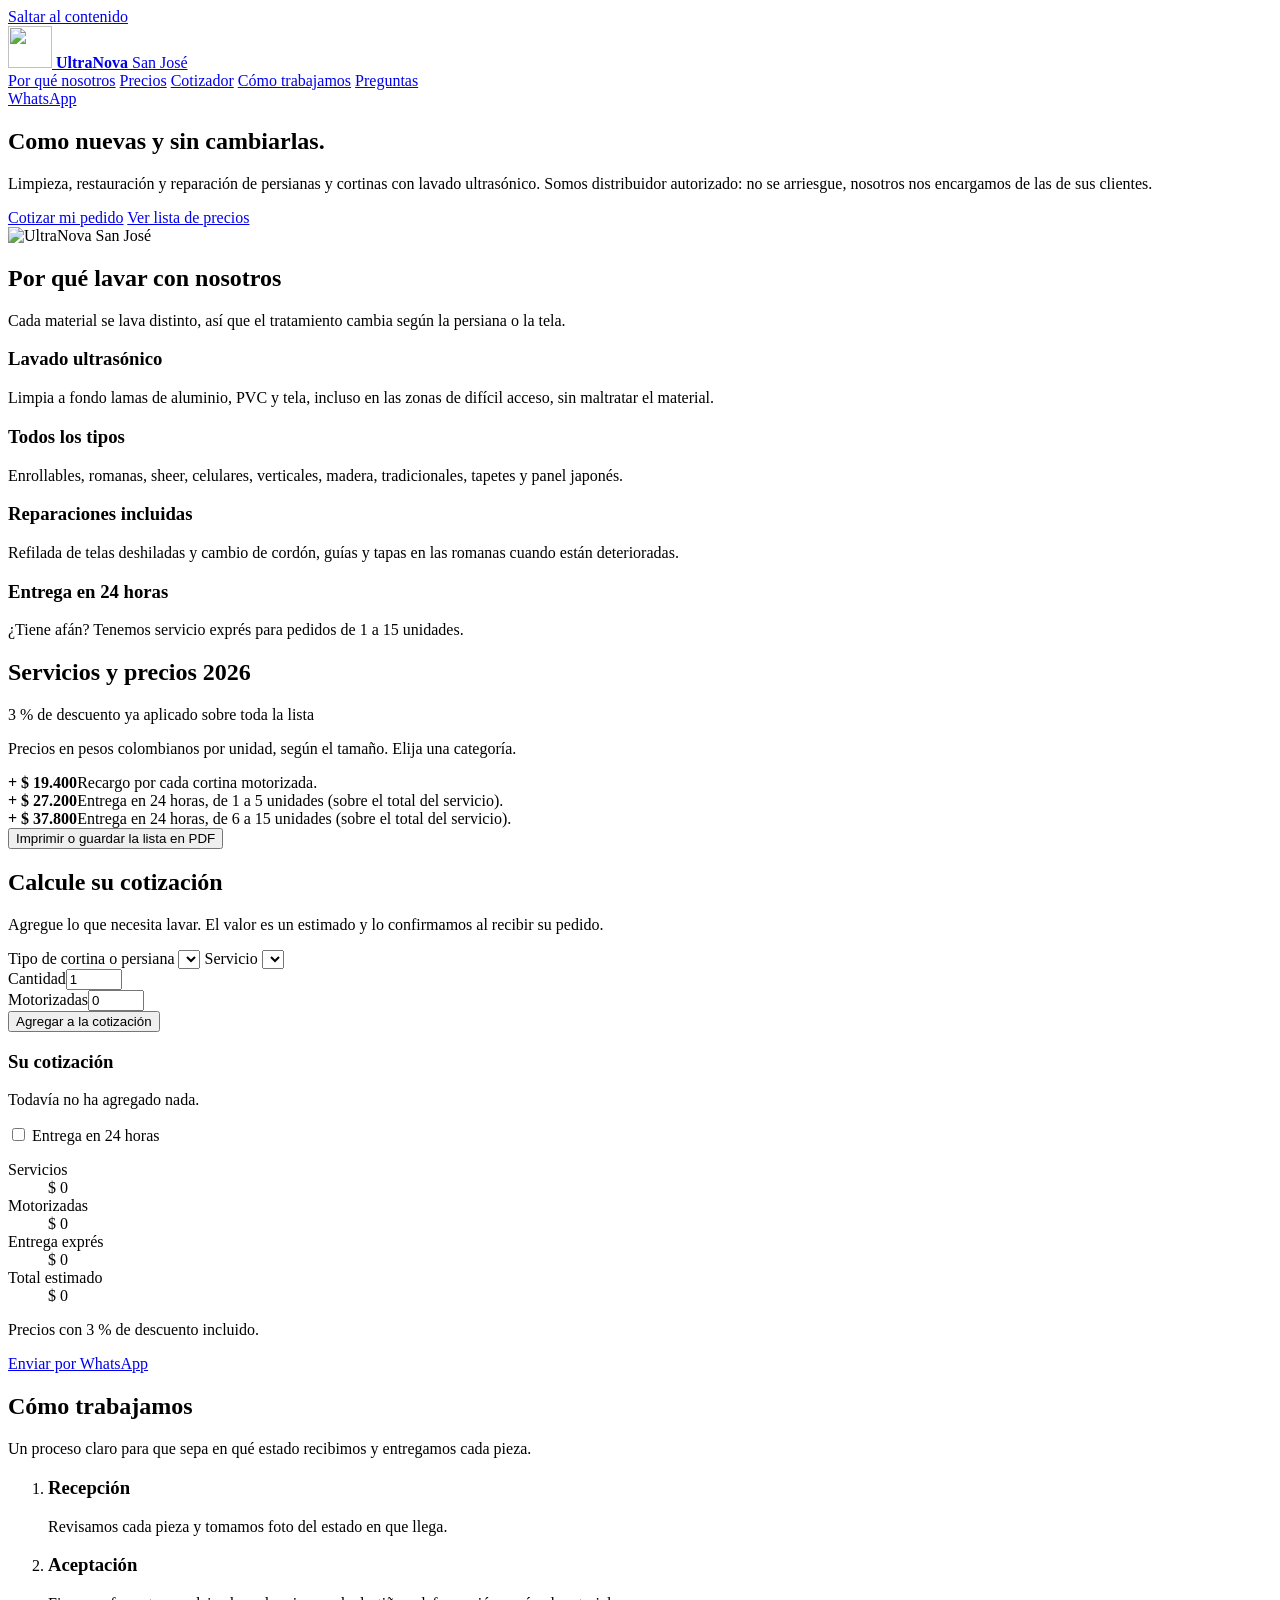
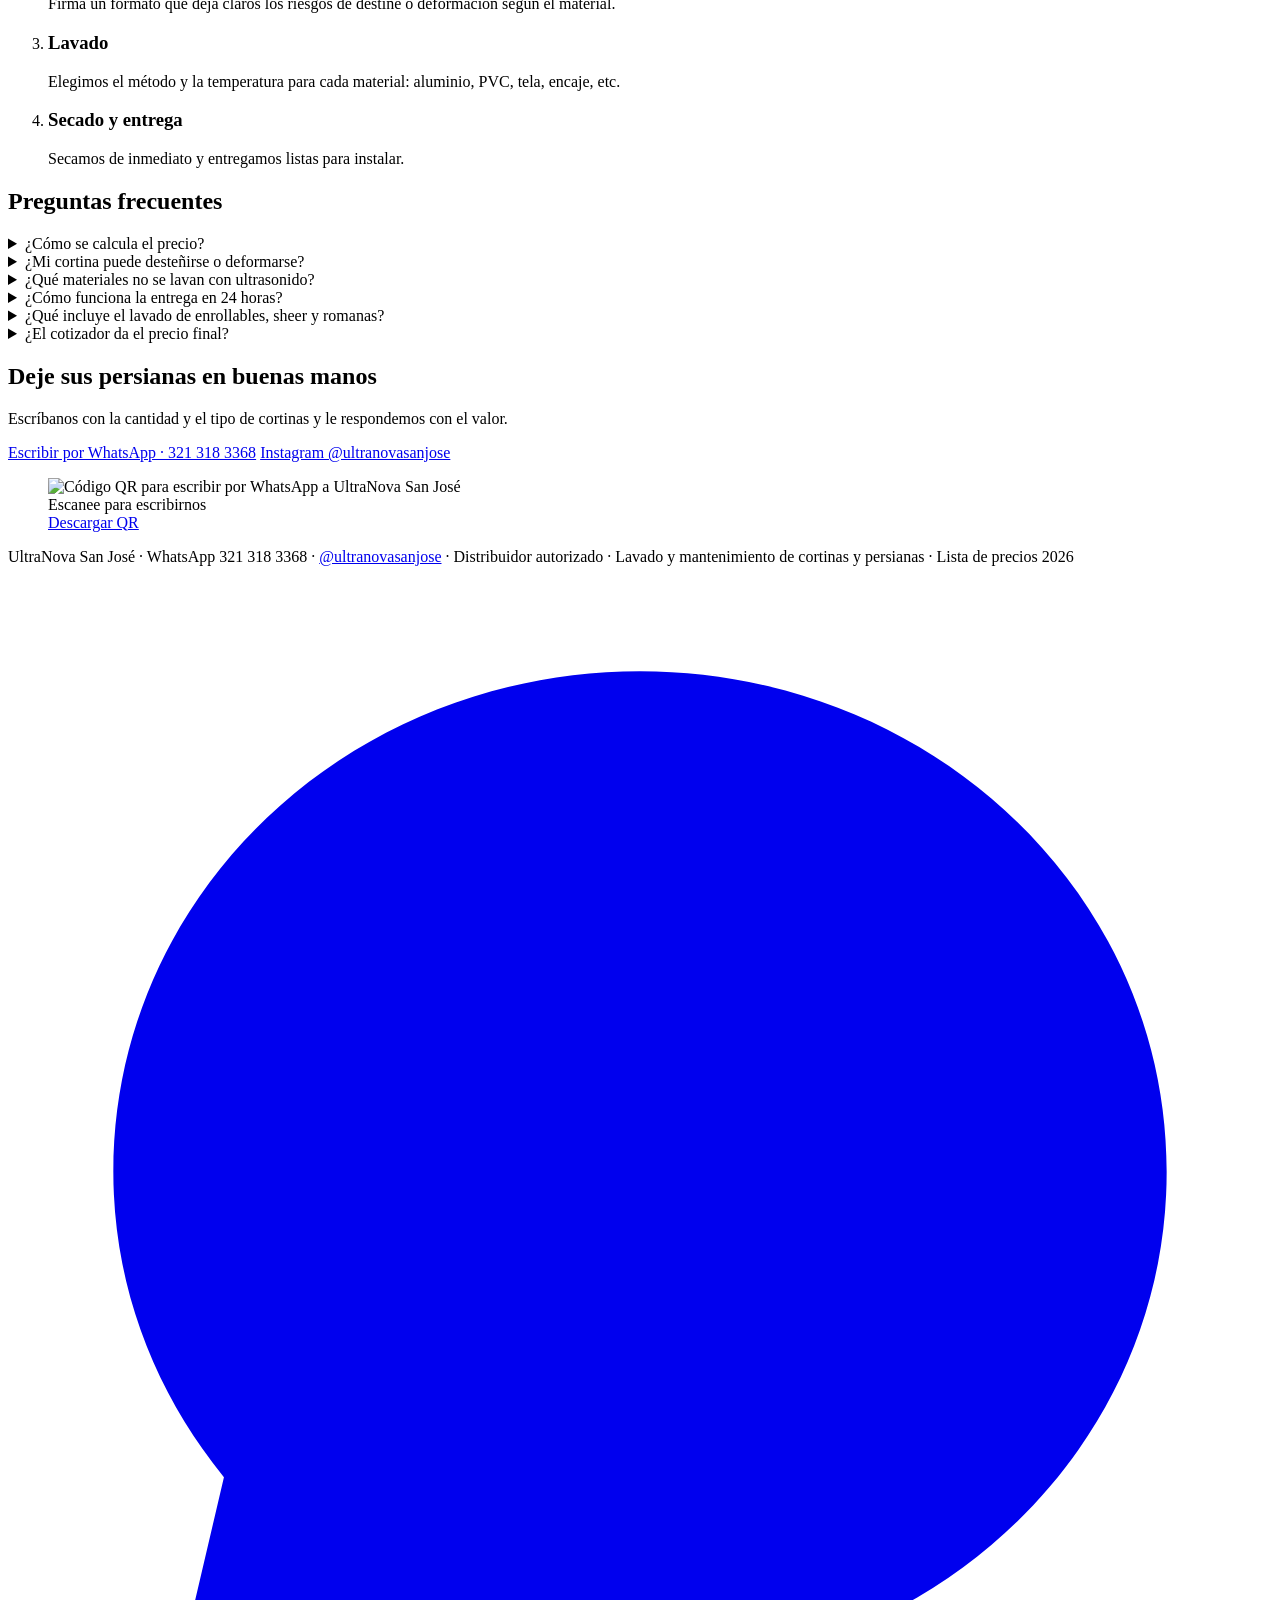
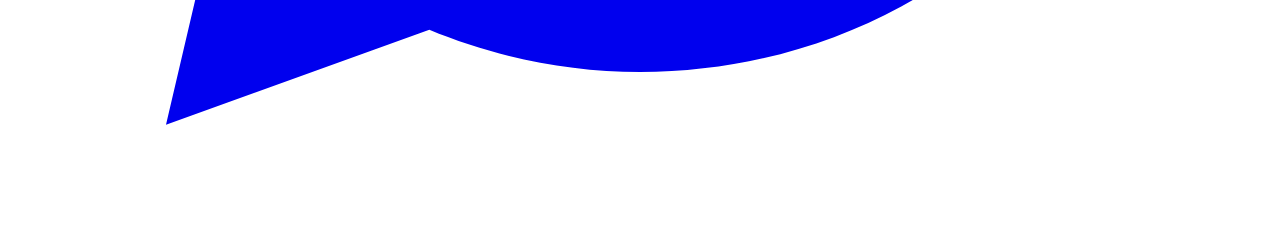
==== index.html @ e2949d19 "Add files via upload" ====
<!DOCTYPE html>
<html lang="es-CO">
<head>
<meta charset="utf-8">
<meta name="viewport" content="width=device-width, initial-scale=1">
<meta http-equiv="Content-Security-Policy" content="default-src 'none'; script-src 'self'; style-src 'self'; img-src 'self' data:; font-src 'self'; connect-src 'none'; form-action 'none'; base-uri 'none'; object-src 'none'; manifest-src 'self'">
<meta name="referrer" content="strict-origin-when-cross-origin">
<meta name="color-scheme" content="light">
<title>UltraNova San José · Lavado y mantenimiento de cortinas y persianas</title>
<meta name="description" content="Limpieza, restauración y reparación de persianas y cortinas con lavado ultrasónico. Lista de precios 2026 y cotizador en línea.">
<link rel="icon" href="assets/favicon.svg" type="image/svg+xml">
<link rel="stylesheet" href="assets/style.css">
</head>
<body>
<a class="skip" href="#contenido">Saltar al contenido</a>

<header class="top">
  <div class="wrap top-in">
    <a class="brand" href="#inicio" aria-label="UltraNova San José, inicio">
      <img class="mark" src="assets/logo-mark.png" alt="" width="44" height="42">
      <span class="brand-t"><b>UltraNova</b> San José</span>
    </a>
    <nav class="nav" aria-label="Principal">
      <a href="#por-que">Por qué nosotros</a>
      <a href="#servicios">Precios</a>
      <a href="#cotizador">Cotizador</a>
      <a href="#proceso">Cómo trabajamos</a>
      <a href="#preguntas">Preguntas</a>
    </nav>
    <a class="btn btn-gold btn-sm" data-wa="Hola UltraNova San José, quiero información sobre el lavado de cortinas y persianas." href="#">WhatsApp</a>
  </div>
</header>

<main id="contenido">
<section class="hero" id="inicio">
  <div class="wrap hero-in">
    <div class="hero-copy">
      <h1>Como nuevas y sin cambiarlas.</h1>
      <p class="lead">Limpieza, restauración y reparación de persianas y cortinas con lavado ultrasónico. Somos distribuidor autorizado: no se arriesgue, nosotros nos encargamos de las de sus clientes.</p>
      <div class="cta-row">
        <a class="btn btn-gold" href="#cotizador">Cotizar mi pedido</a>
        <a class="btn btn-line" href="#servicios">Ver lista de precios</a>
      </div>
    </div>
    <div class="waves" aria-hidden="true">
      <span class="ring r1"></span><span class="ring r2"></span><span class="ring r3"></span><span class="ring r4"></span>
      <div class="core"><img src="assets/logo.png" alt="UltraNova San José" width="365" height="298"></div>
    </div>
  </div>
</section>

<section class="sec" id="por-que">
  <div class="wrap">
    <h2>Por qué lavar con nosotros</h2>
    <p class="sub">Cada material se lava distinto, así que el tratamiento cambia según la persiana o la tela.</p>
    <div class="why">
      <article><h3>Lavado ultrasónico</h3><p>Limpia a fondo lamas de aluminio, PVC y tela, incluso en las zonas de difícil acceso, sin maltratar el material.</p></article>
      <article><h3>Todos los tipos</h3><p>Enrollables, romanas, sheer, celulares, verticales, madera, tradicionales, tapetes y panel japonés.</p></article>
      <article><h3>Reparaciones incluidas</h3><p>Refilada de telas deshiladas y cambio de cordón, guías y tapas en las romanas cuando están deterioradas.</p></article>
      <article><h3>Entrega en 24 horas</h3><p>¿Tiene afán? Tenemos servicio exprés para pedidos de 1 a 15 unidades.</p></article>
    </div>
  </div>
</section>

<section class="sec sec-alt" id="servicios">
  <div class="wrap">
    <h2>Servicios y precios 2026</h2>
    <p class="badge">3&nbsp;% de descuento ya aplicado sobre toda la lista</p>
    <p class="sub">Precios en pesos colombianos por unidad, según el tamaño. Elija una categoría.</p>
    <div class="tabs" role="tablist" aria-label="Categorías de precios" id="tabs"></div>
    <div class="panel" id="panel" role="tabpanel" tabindex="0"></div>
    <p class="note" id="panel-note"></p>
    <div class="extras">
      <div><b>+ $&nbsp;19.400</b><span>Recargo por cada cortina motorizada.</span></div>
      <div><b>+ $&nbsp;27.200</b><span>Entrega en 24 horas, de 1 a 5 unidades (sobre el total del servicio).</span></div>
      <div><b>+ $&nbsp;37.800</b><span>Entrega en 24 horas, de 6 a 15 unidades (sobre el total del servicio).</span></div>
    </div>
    <button class="btn btn-line-dark btn-sm noprint-hide" id="btn-print" type="button">Imprimir o guardar la lista en PDF</button>
  </div>
</section>

<section class="sec" id="cotizador">
  <div class="wrap quote">
    <div>
      <h2>Calcule su cotización</h2>
      <p class="sub">Agregue lo que necesita lavar. El valor es un estimado y lo confirmamos al recibir su pedido.</p>
      <div class="qform">
        <label for="q-cat">Tipo de cortina o persiana</label>
        <select id="q-cat"></select>
        <label for="q-item">Servicio</label>
        <select id="q-item"></select>
        <div class="qrow">
          <div><label for="q-qty" id="q-qty-l">Cantidad</label><input id="q-qty" type="number" inputmode="numeric" min="1" max="999" value="1"></div>
          <div><label for="q-mot">Motorizadas</label><input id="q-mot" type="number" inputmode="numeric" min="0" max="999" value="0"></div>
        </div>
        <button class="btn btn-navy" id="q-add" type="button">Agregar a la cotización</button>
        <p class="msg" id="q-msg" role="status" aria-live="polite"></p>
      </div>
    </div>
    <div class="ticket" aria-live="polite">
      <h3>Su cotización</h3>
      <ul id="q-lines" class="lines"></ul>
      <p class="empty" id="q-empty">Todavía no ha agregado nada.</p>
      <label class="check"><input type="checkbox" id="q-exp"> Entrega en 24 horas</label>
      <dl class="sum">
        <div><dt>Servicios</dt><dd id="s-base">$ 0</dd></div>
        <div><dt>Motorizadas</dt><dd id="s-mot">$ 0</dd></div>
        <div><dt>Entrega exprés</dt><dd id="s-exp">$ 0</dd></div>
        <div class="tot"><dt>Total estimado</dt><dd id="s-tot">$ 0</dd></div>
      </dl>
      <p class="fine" id="q-fine">Precios con 3&nbsp;% de descuento incluido.</p>
      <a class="btn btn-gold btn-block" id="q-wa" href="#">Enviar por WhatsApp</a>
    </div>
  </div>
</section>

<section class="sec sec-alt" id="proceso">
  <div class="wrap">
    <h2>Cómo trabajamos</h2>
    <p class="sub">Un proceso claro para que sepa en qué estado recibimos y entregamos cada pieza.</p>
    <ol class="steps">
      <li><h3>Recepción</h3><p>Revisamos cada pieza y tomamos foto del estado en que llega.</p></li>
      <li><h3>Aceptación</h3><p>Firma un formato que deja claros los riesgos de destiñe o deformación según el material.</p></li>
      <li><h3>Lavado</h3><p>Elegimos el método y la temperatura para cada material: aluminio, PVC, tela, encaje, etc.</p></li>
      <li><h3>Secado y entrega</h3><p>Secamos de inmediato y entregamos listas para instalar.</p></li>
    </ol>
  </div>
</section>

<section class="sec" id="galeria" hidden>
  <div class="wrap">
    <h2>Antes y después</h2>
    <p class="sub">Trabajos reales de nuestro taller.</p>
    <div class="gallery" id="gallery"></div>
  </div>
</section>

<section class="sec" id="preguntas">
  <div class="wrap narrow">
    <h2>Preguntas frecuentes</h2>
    <details><summary>¿Cómo se calcula el precio?</summary><p>Por unidad y según el tamaño: hasta 1&nbsp;m², de 1 a 6&nbsp;m² o más de 6&nbsp;m². Las cortinas tradicionales se cobran por metro lineal. En la lista de arriba está cada categoría.</p></details>
    <details><summary>¿Mi cortina puede desteñirse o deformarse?</summary><p>Depende del material y de su estado. Por eso, antes de lavar tomamos foto de recepción y usted firma un formato de aceptación donde quedan claros esos riesgos.</p></details>
    <details><summary>¿Qué materiales no se lavan con ultrasonido?</summary><p>Las persianas de madera no van al ultrasonido: se limpian y lubrican aparte. Telas como terciopelo, seda o forros pesados suelen requerir lavado en seco; las evaluamos al recibirlas.</p></details>
    <details><summary>¿Cómo funciona la entrega en 24 horas?</summary><p>Aplica para pedidos de 1 a 15 unidades y tiene un recargo sobre el total del servicio, según la cantidad. Está detallado en la lista de precios.</p></details>
    <details><summary>¿Qué incluye el lavado de enrollables, sheer y romanas?</summary><p>En enrollables y sheer incluye la refilada cuando la tela viene deshilada. En romanas incluye cambio de cordón, guías de cordón y tapas de perfil cuando están deterioradas.</p></details>
    <details><summary>¿El cotizador da el precio final?</summary><p>Es un estimado. El valor definitivo lo confirmamos al revisar su pedido.</p></details>
  </div>
</section>

<section class="sec sec-alt" id="opiniones" hidden>
  <div class="wrap">
    <h2>Lo que dicen nuestros clientes</h2>
    <div class="quotes" id="quotes"></div>
  </div>
</section>

<section class="sec cta-end" id="contacto">
  <div class="wrap cta-in">
    <div>
      <h2>Deje sus persianas en buenas manos</h2>
      <p class="sub">Escríbanos con la cantidad y el tipo de cortinas y le respondemos con el valor.</p>
      <div class="cta-row">
        <a class="btn btn-gold" data-wa="Hola UltraNova San José, quiero cotizar el lavado de cortinas y persianas." href="#">Escribir por WhatsApp · 321 318 3368</a>
        <a class="btn btn-line" href="https://www.instagram.com/ultranovasanjose/" target="_blank" rel="noopener noreferrer">Instagram @ultranovasanjose</a>
      </div>
      <ul class="contact" id="contact-info" hidden></ul>
    </div>
    <figure class="qr">
      <img src="assets/qr-whatsapp.svg" alt="Código QR para escribir por WhatsApp a UltraNova San José" width="150" height="150">
      <figcaption>Escanee para escribirnos</figcaption>
      <a href="assets/qr-whatsapp.svg" download="qr-whatsapp-ultranova.svg">Descargar QR</a>
    </figure>
  </div>
</section>
</main>

<footer class="foot">
  <div class="wrap">UltraNova San José · WhatsApp 321 318 3368 · <a href="https://www.instagram.com/ultranovasanjose/" target="_blank" rel="noopener noreferrer">@ultranovasanjose</a> · Distribuidor autorizado · Lavado y mantenimiento de cortinas y persianas · Lista de precios 2026</div>
</footer>

<a class="fab" data-wa="Hola UltraNova San José, quiero información." href="#" aria-label="Escribir por WhatsApp">
  <svg viewBox="0 0 24 24" aria-hidden="true"><path fill="currentColor" d="M12 2C6.5 2 2 6.2 2 11.5c0 2.2.8 4.200 2.100 5.800L3 22l5-1.800c1.200.5 2.600.8 4 .8 5.500 0 10-4.200 10-9.500S17.500 2 12 2Z"/></svg>
</a>

<script src="assets/app.js"></script>
</body>
</html>
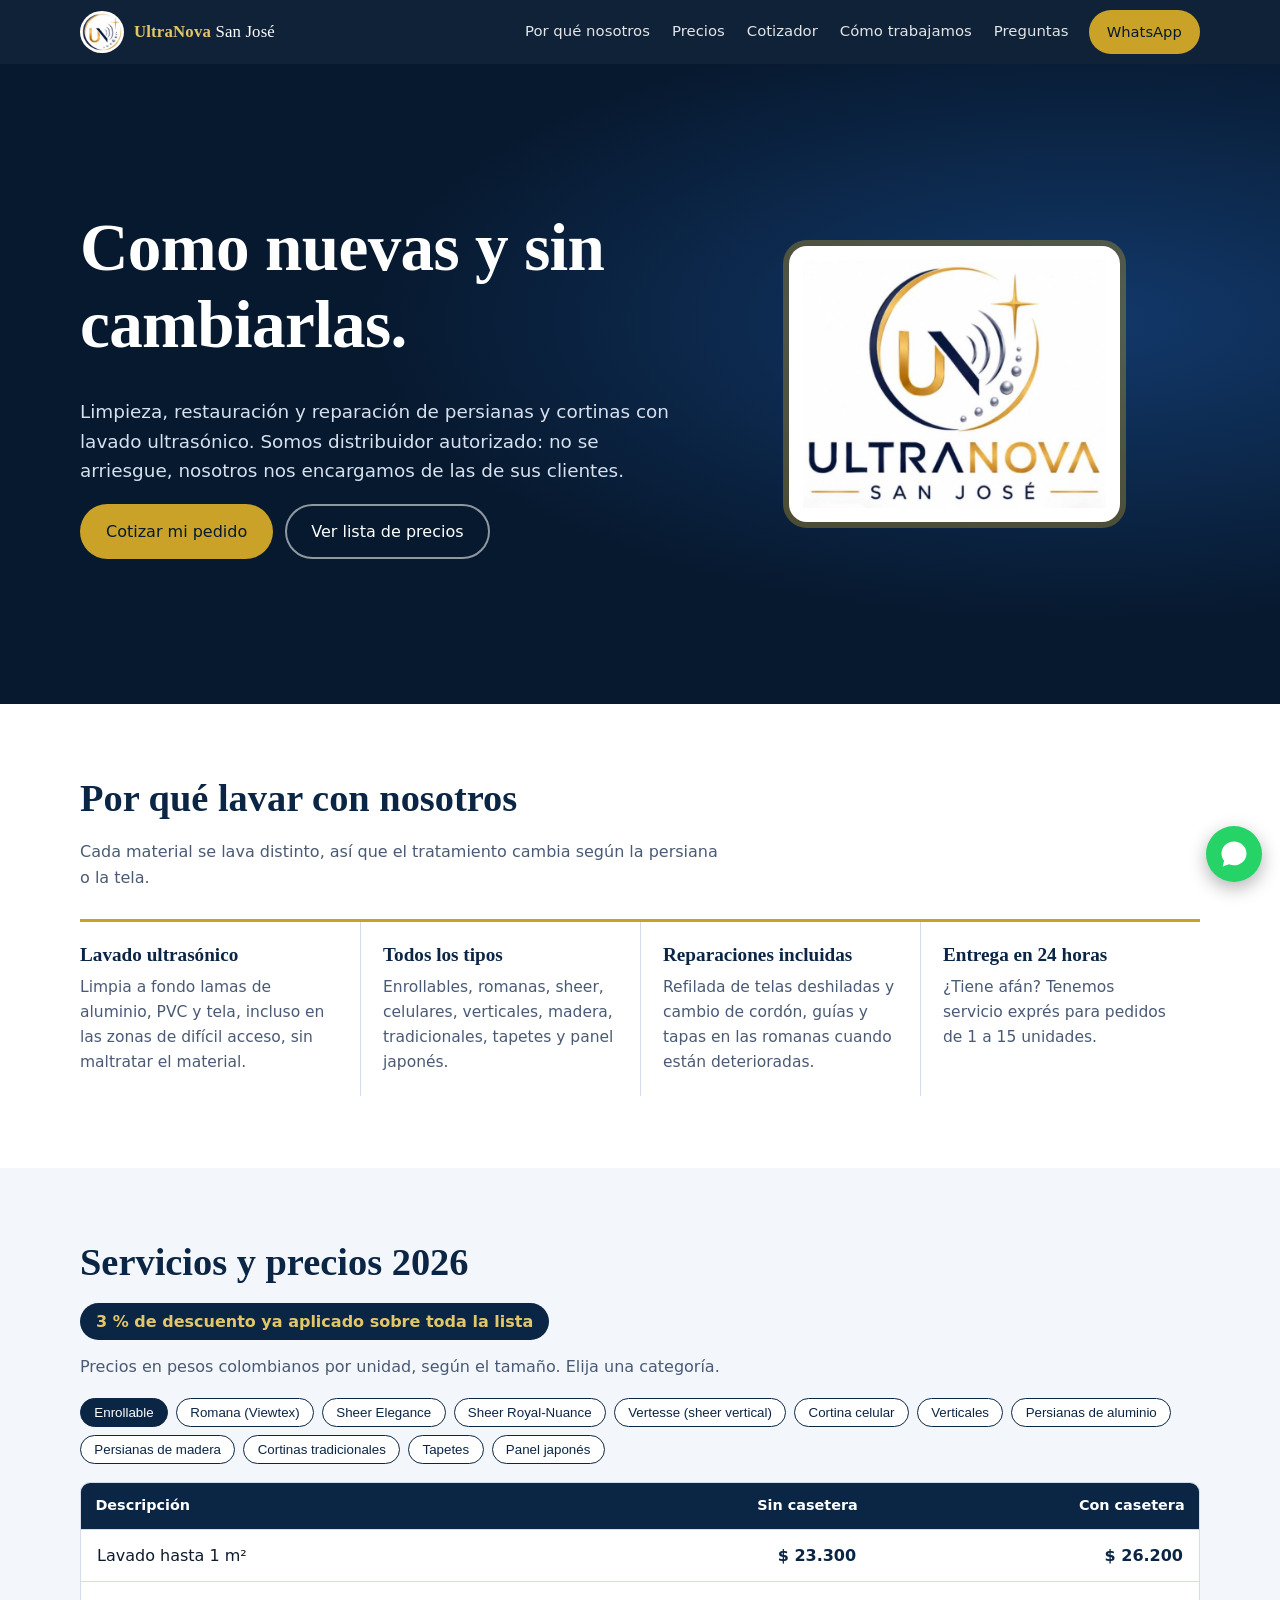
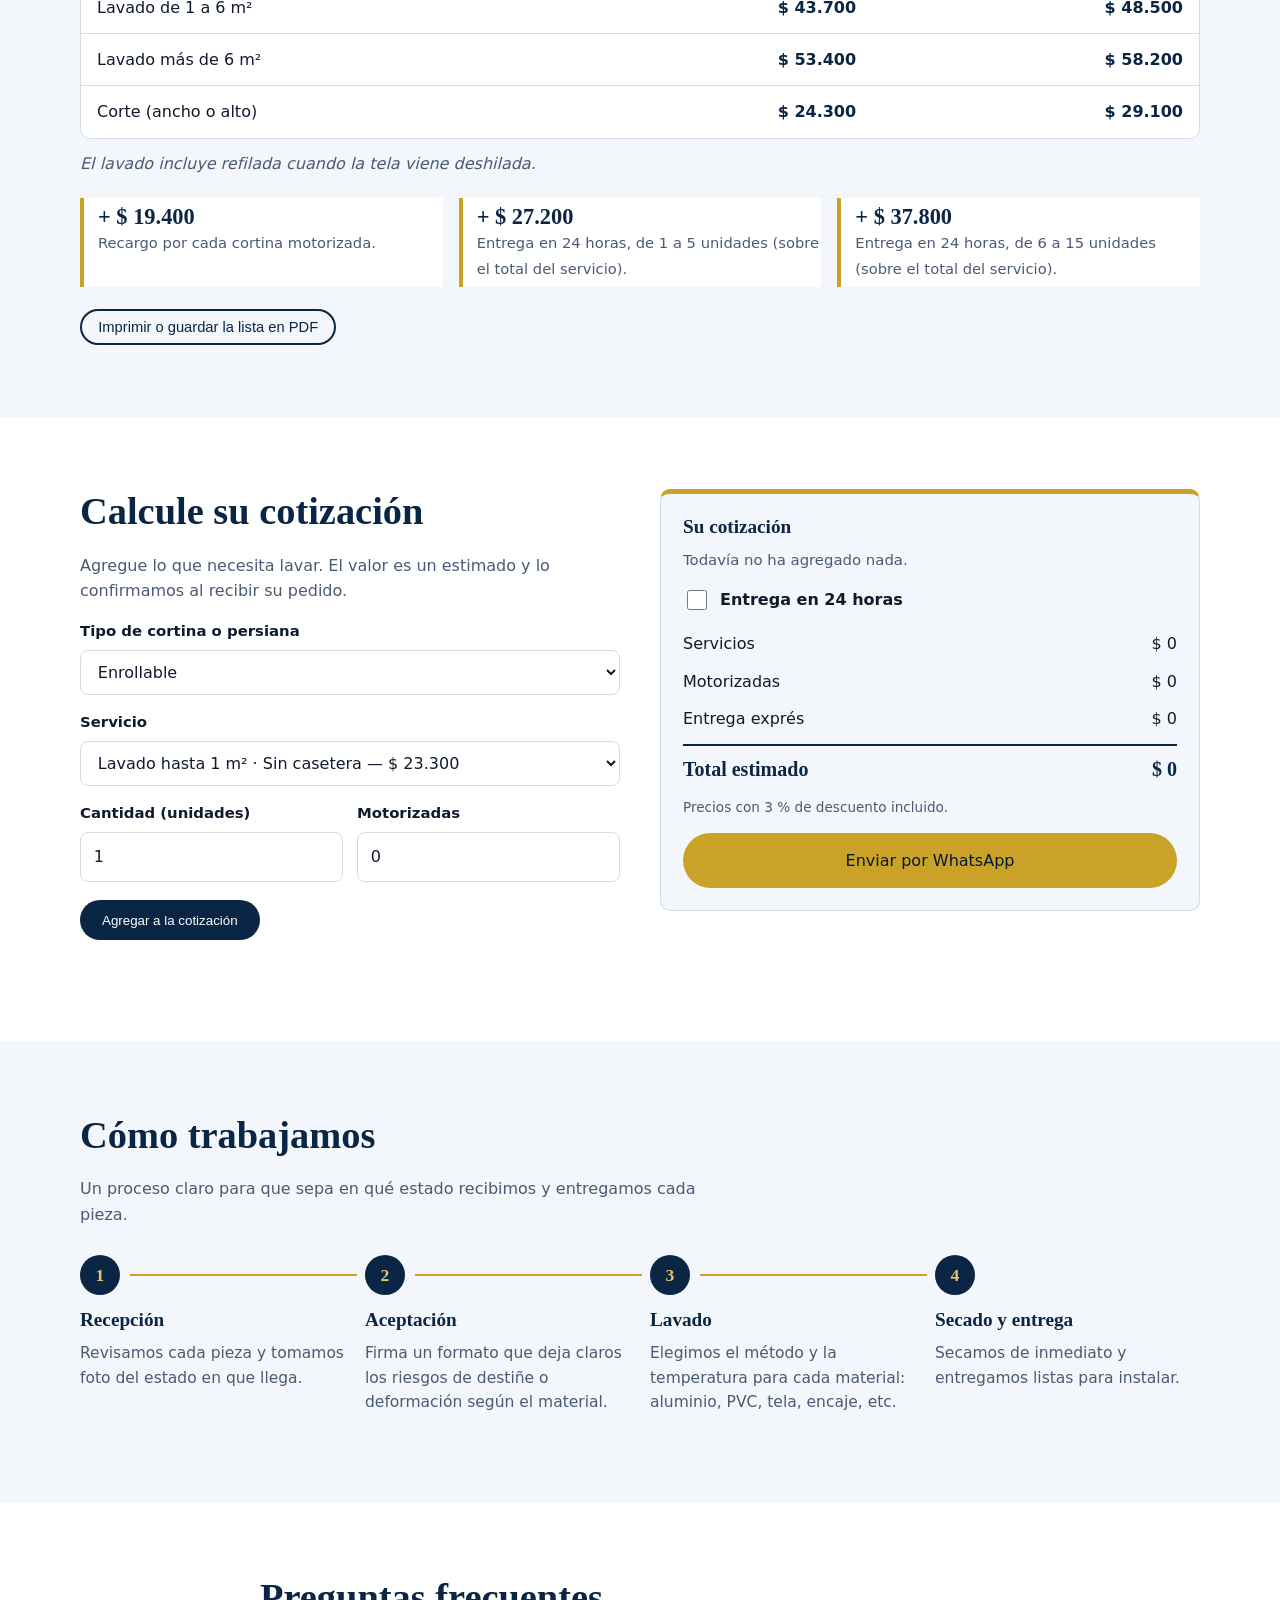
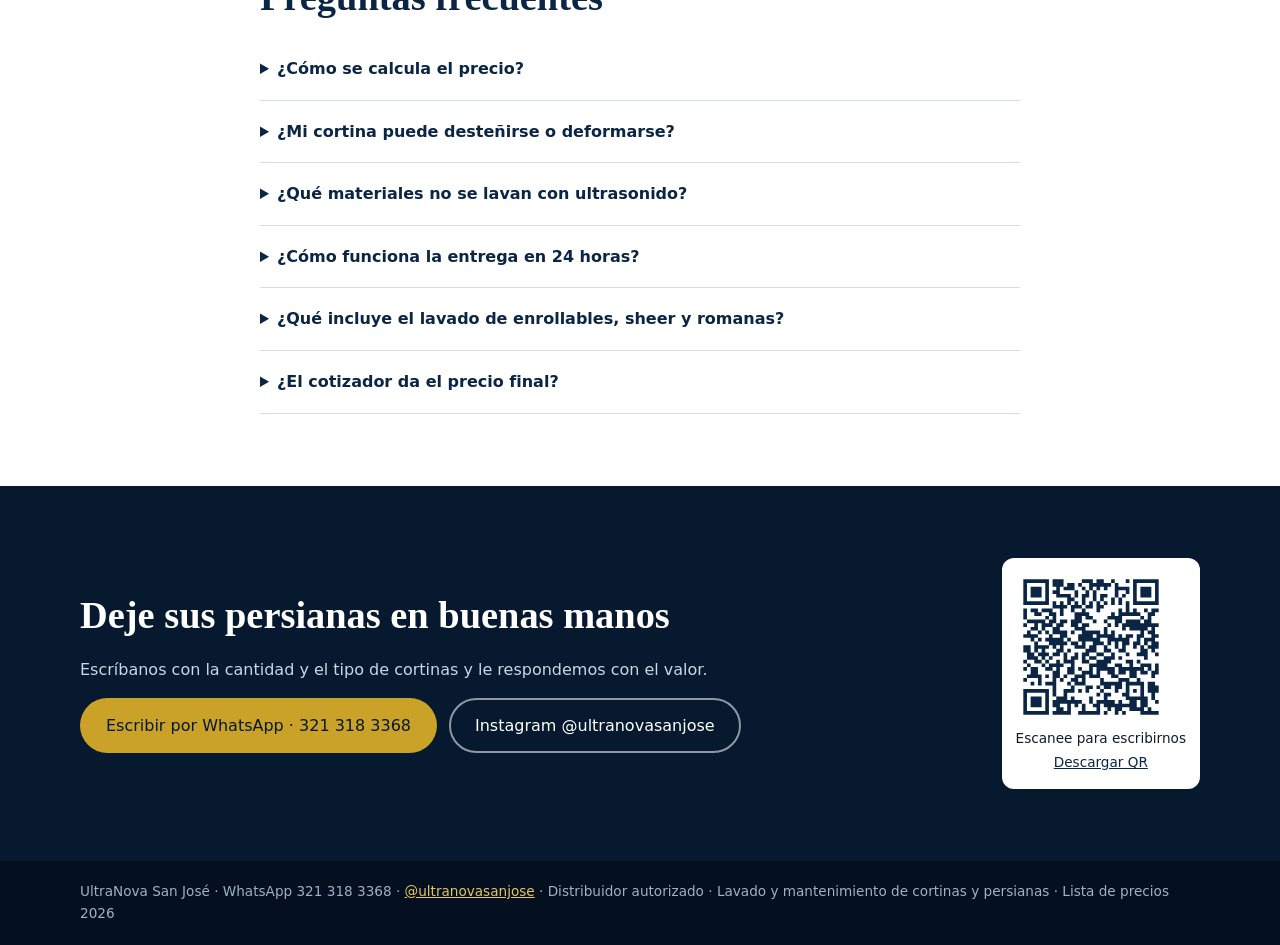
==== commit 1d29eea9: "Update index.html" ====
--- a/index.html
+++ b/index.html
@@ -8,8 +8,8 @@
 <meta name="color-scheme" content="light">
 <title>UltraNova San José · Lavado y mantenimiento de cortinas y persianas</title>
 <meta name="description" content="Limpieza, restauración y reparación de persianas y cortinas con lavado ultrasónico. Lista de precios 2026 y cotizador en línea.">
-<link rel="icon" href="assets/favicon.svg" type="image/svg+xml">
-<link rel="stylesheet" href="assets/style.css">
+<link rel="icon" href="favicon.svg" type="image/svg+xml">
+<link rel="stylesheet" href="style.css">
 </head>
 <body>
 <a class="skip" href="#contenido">Saltar al contenido</a>
@@ -17,7 +17,7 @@
 <header class="top">
   <div class="wrap top-in">
     <a class="brand" href="#inicio" aria-label="UltraNova San José, inicio">
-      <img class="mark" src="assets/logo-mark.png" alt="" width="44" height="42">
+      <img class="mark" src="logo-mark.png" alt="" width="44" height="42">
       <span class="brand-t"><b>UltraNova</b> San José</span>
     </a>
     <nav class="nav" aria-label="Principal">
@@ -44,7 +44,7 @@
     </div>
     <div class="waves" aria-hidden="true">
       <span class="ring r1"></span><span class="ring r2"></span><span class="ring r3"></span><span class="ring r4"></span>
-      <div class="core"><img src="assets/logo.png" alt="UltraNova San José" width="365" height="298"></div>
+      <div class="core"><img src="logo.png" alt="UltraNova San José" width="365" height="298"></div>
     </div>
   </div>
 </section>
@@ -166,9 +166,9 @@
       <ul class="contact" id="contact-info" hidden></ul>
     </div>
     <figure class="qr">
-      <img src="assets/qr-whatsapp.svg" alt="Código QR para escribir por WhatsApp a UltraNova San José" width="150" height="150">
+      <img src="qr-whatsapp.svg" alt="Código QR para escribir por WhatsApp a UltraNova San José" width="150" height="150">
       <figcaption>Escanee para escribirnos</figcaption>
-      <a href="assets/qr-whatsapp.svg" download="qr-whatsapp-ultranova.svg">Descargar QR</a>
+      <a href="qr-whatsapp.svg" download="qr-whatsapp-ultranova.svg">Descargar QR</a>
     </figure>
   </div>
 </section>
@@ -182,6 +182,6 @@
   <svg viewBox="0 0 24 24" aria-hidden="true"><path fill="currentColor" d="M12 2C6.5 2 2 6.2 2 11.5c0 2.2.8 4.200 2.100 5.800L3 22l5-1.800c1.200.5 2.600.8 4 .8 5.500 0 10-4.200 10-9.500S17.500 2 12 2Z"/></svg>
 </a>
 
-<script src="assets/app.js"></script>
+<script src="app.js"></script>
 </body>
 </html>
--- a/style.css
+++ b/style.css
@@ -0,0 +1,137 @@
+:root{--navy:#0B2545;--navy-d:#07192f;--gold:#C9A227;--gold-l:#E3C766;--paper:#F3F6FA;--ink:#0F1B2D;--mute:#4A5A75;--line:#D3DCE8;--white:#fff}
+*{box-sizing:border-box}
+html{scroll-behavior:smooth;scroll-padding-top:72px}
+body{margin:0;font:16px/1.6 system-ui,-apple-system,"Segoe UI",Roboto,Arial,sans-serif;color:var(--ink);background:var(--white);-webkit-text-size-adjust:100%}
+h1,h2,h3{font-family:Georgia,"Times New Roman",serif;line-height:1.15;margin:0 0 .5em;color:var(--navy)}
+h1{font-size:clamp(2.4rem,6vw,4.2rem);color:var(--white);letter-spacing:-.01em}
+h2{font-size:clamp(1.7rem,3.6vw,2.4rem)}
+h3{font-size:1.2rem}
+p{margin:0 0 1em}
+a{color:inherit}
+.wrap{width:min(1120px,100% - 40px);margin-inline:auto}
+.narrow{width:min(760px,100% - 40px)}
+.skip{position:absolute;left:-999px;top:0;background:var(--gold);color:var(--navy);padding:10px 14px;z-index:99}
+.skip:focus{left:10px;top:10px}
+:focus-visible{outline:3px solid var(--gold);outline-offset:2px}
+.btn{display:inline-block;border:2px solid transparent;border-radius:999px;padding:.8em 1.5em;font:600 1rem/1.2 inherit;text-decoration:none;cursor:pointer;text-align:center;transition:background .15s,color .15s,border-color .15s}
+.btn-gold{background:var(--gold);color:var(--navy-d)}
+.btn-gold:hover{background:var(--gold-l)}
+.btn-line{border-color:rgba(255,255,255,.55);color:var(--white);background:transparent}
+.btn-line:hover{border-color:var(--gold);color:var(--gold-l)}
+.btn-navy{background:var(--navy);color:var(--white)}
+.btn-navy:hover{background:#133a6b}
+.btn-line-dark{border-color:var(--navy);color:var(--navy);background:transparent}
+.btn-line-dark:hover{background:var(--navy);color:var(--white)}
+.btn-sm{padding:.55em 1.1em;font-size:.92rem}
+.btn-block{display:block;width:100%}
+/* header */
+.top{position:sticky;top:0;z-index:20;background:rgba(7,25,47,.96);backdrop-filter:blur(6px);color:var(--white)}
+.top-in{display:flex;align-items:center;gap:20px;height:64px}
+.brand{display:flex;align-items:center;gap:10px;text-decoration:none;margin-right:auto}
+.mark{width:44px;height:auto;background:#fff;border-radius:50%;padding:2px}
+.brand-t{font:1.05rem/1 Georgia,serif;letter-spacing:.01em}
+.brand-t b{color:var(--gold-l)}
+.nav{display:flex;gap:22px}
+.nav a{text-decoration:none;font-size:.93rem;opacity:.88}
+.nav a:hover{opacity:1;color:var(--gold-l)}
+@media(max-width:860px){.nav{display:none}}
+/* hero */
+.hero{background:radial-gradient(1200px 500px at 85% 40%,#12396b 0%,var(--navy-d) 60%);color:var(--white);overflow:hidden}
+.hero-in{display:grid;grid-template-columns:1.1fr .9fr;gap:30px;align-items:center;min-height:min(78vh,640px);padding:56px 0}
+.lead{font-size:1.15rem;max-width:34em;color:#d6e0ee}
+.cta-row{display:flex;flex-wrap:wrap;gap:12px;margin-top:8px}
+.waves{position:relative;aspect-ratio:1;max-width:460px;width:100%;justify-self:center;display:grid;place-items:center}
+.ring{position:absolute;border:2px solid var(--gold);border-radius:50%;opacity:0;width:30%;aspect-ratio:1;animation:pulse 5.6s ease-out infinite}
+.r2{animation-delay:1.4s}.r3{animation-delay:2.8s}.r4{animation-delay:4.2s}
+@keyframes pulse{0%{transform:scale(.6);opacity:.85}100%{transform:scale(3.2);opacity:0}}
+.core{position:relative;z-index:2;width:72%;background:#fff;border-radius:18px;padding:14px;box-shadow:0 0 0 6px rgba(201,162,39,.35)}
+.core img{display:block;width:100%;height:auto}
+@media(max-width:820px){.hero-in{grid-template-columns:1fr;min-height:0}.waves{max-width:300px;order:-1}}
+@media(prefers-reduced-motion:reduce){.ring{animation:none;opacity:.35;transform:scale(1.6)}.r2{transform:scale(2.2)}.r3{transform:scale(2.8)}.r4{display:none}html{scroll-behavior:auto}}
+/* sections */
+.sec{padding:72px 0}
+.sec-alt{background:var(--paper)}
+.sub{color:var(--mute);max-width:40em}
+.why{display:grid;grid-template-columns:repeat(4,1fr);gap:0;margin-top:28px;border-top:3px solid var(--gold)}
+.why article{padding:22px 22px 6px 0}
+.why article+article{padding-left:22px;border-left:1px solid var(--line)}
+.why p{color:var(--mute);font-size:.97rem}
+@media(max-width:900px){.why{grid-template-columns:1fr 1fr}.why article:nth-child(3){border-left:0;padding-left:0}}
+@media(max-width:560px){.why{grid-template-columns:1fr}.why article+article{border-left:0;padding-left:0;border-top:1px solid var(--line)}}
+.badge{display:inline-block;background:var(--navy);color:var(--gold-l);font-weight:600;padding:.35em 1em;border-radius:999px;margin:0 0 14px}
+/* tabs & table */
+.tabs{display:flex;flex-wrap:wrap;gap:8px;margin:18px 0}
+.tab{border:1.5px solid var(--navy);background:var(--white);color:var(--navy);border-radius:999px;padding:.45em 1em;font:600 .9rem/1.2 inherit;cursor:pointer}
+.tab[aria-selected="true"]{background:var(--navy);color:var(--white)}
+.panel{background:var(--white);border:1px solid var(--line);border-radius:10px;overflow:auto}
+table{width:100%;border-collapse:collapse;min-width:420px}
+th,td{padding:.8em 1em;text-align:left;border-bottom:1px solid var(--line)}
+th{background:var(--navy);color:var(--white);font-weight:600;font-size:.9rem}
+td.p,th.p{text-align:right;white-space:nowrap}
+td.p{font-weight:700;color:var(--navy)}
+tr:last-child td{border-bottom:0}
+.note{font-style:italic;color:var(--mute);margin:12px 0 0;min-height:1.6em}
+.extras{display:grid;grid-template-columns:repeat(3,1fr);gap:16px;margin:22px 0}
+.extras div{border-left:4px solid var(--gold);padding:6px 0 6px 14px;background:var(--white)}
+.extras b{display:block;font:700 1.4rem Georgia,serif;color:var(--navy)}
+.extras span{font-size:.92rem;color:var(--mute)}
+@media(max-width:760px){.extras{grid-template-columns:1fr}}
+/* quote */
+.quote{display:grid;grid-template-columns:1fr 1fr;gap:40px;align-items:start}
+@media(max-width:860px){.quote{grid-template-columns:1fr}}
+.qform label{display:block;font-weight:600;margin:16px 0 6px;font-size:.93rem}
+select,input[type=number]{width:100%;padding:.7em .8em;border:1.5px solid var(--line);border-radius:8px;font:inherit;background:var(--white);color:var(--ink)}
+.qrow{display:grid;grid-template-columns:1fr 1fr;gap:14px}
+.qform .btn{margin-top:18px}
+.msg{min-height:1.4em;color:#9a3412;font-size:.9rem;margin:8px 0 0}
+.ticket{background:var(--paper);border:1px solid var(--line);border-top:5px solid var(--gold);border-radius:10px;padding:22px}
+.lines{list-style:none;margin:0 0 10px;padding:0}
+.lines li{display:grid;grid-template-columns:1fr auto auto;gap:10px;align-items:center;padding:10px 0;border-bottom:1px dashed var(--line);font-size:.93rem}
+.lines small{display:block;color:var(--mute)}
+.lines button{border:0;background:none;color:#9a3412;cursor:pointer;font:600 .85rem inherit;padding:4px}
+.empty{color:var(--mute);font-size:.93rem}
+.check{display:flex;align-items:center;gap:10px;margin:12px 0;font-weight:600}
+.check input{width:20px;height:20px;accent-color:var(--navy)}
+.sum{margin:0}
+.sum div{display:flex;justify-content:space-between;padding:6px 0}
+.sum dt,.sum dd{margin:0}
+.sum .tot{border-top:2px solid var(--navy);margin-top:6px;padding-top:12px;font:700 1.25rem Georgia,serif;color:var(--navy)}
+.fine{font-size:.85rem;color:var(--mute);margin:10px 0 14px}
+/* steps */
+.steps{list-style:none;margin:28px 0 0;padding:0;display:grid;grid-template-columns:repeat(4,1fr);gap:20px;counter-reset:s}
+.steps li{counter-increment:s;position:relative;padding-top:54px}
+.steps li::before{content:counter(s);position:absolute;top:0;left:0;width:40px;height:40px;border-radius:50%;background:var(--navy);color:var(--gold-l);font:700 1.1rem/40px Georgia,serif;text-align:center}
+.steps li::after{content:"";position:absolute;top:19px;left:50px;right:-12px;height:2px;background:var(--gold)}
+.steps li:last-child::after{display:none}
+.steps p{color:var(--mute);font-size:.97rem}
+@media(max-width:860px){.steps{grid-template-columns:1fr 1fr}.steps li::after{display:none}}
+@media(max-width:520px){.steps{grid-template-columns:1fr}}
+/* gallery, faq, quotes */
+.gallery{display:grid;grid-template-columns:repeat(auto-fit,minmax(280px,1fr));gap:20px;margin-top:24px}
+.gallery figure{margin:0;border:1px solid var(--line);border-radius:10px;overflow:hidden}
+.gallery .pair{display:grid;grid-template-columns:1fr 1fr}
+.gallery img{display:block;width:100%;height:220px;object-fit:cover}
+.gallery figcaption{padding:10px 14px;font-size:.9rem;color:var(--mute)}
+.gallery .tag{display:flex;justify-content:space-around;background:var(--navy);color:var(--white);font-size:.8rem;padding:4px}
+details{border-bottom:1px solid var(--line);padding:4px 0}
+summary{cursor:pointer;font-weight:600;padding:14px 0;color:var(--navy)}
+details p{color:var(--mute);padding-bottom:6px}
+.quotes{display:grid;grid-template-columns:repeat(auto-fit,minmax(260px,1fr));gap:20px;margin-top:20px}
+blockquote{margin:0;background:var(--white);border-left:4px solid var(--gold);padding:16px 18px;border-radius:0 8px 8px 0}
+blockquote footer{margin-top:8px;font-size:.88rem;color:var(--mute)}
+/* end cta */
+.cta-end{background:var(--navy-d);color:var(--white)}
+.cta-end h2{color:var(--white)}
+.cta-end .sub{color:#c9d6e8}
+.cta-in{display:flex;flex-wrap:wrap;gap:40px;align-items:center;justify-content:space-between}
+.contact{list-style:none;padding:0;margin:20px 0 0;color:#c9d6e8}
+.qr{margin:0;text-align:center;background:var(--white);color:var(--ink);padding:14px;border-radius:12px}
+.qr img{display:block}
+.qr figcaption{font-size:.85rem;margin-top:6px}
+.qr a{font-size:.85rem;color:var(--navy)}
+.foot{background:#04101f;color:#9fb0c8;font-size:.85rem;padding:20px 0}
+.foot a{color:var(--gold-l)}
+.fab{position:fixed;right:18px;bottom:18px;width:56px;height:56px;border-radius:50%;background:#25D366;color:#fff;display:grid;place-items:center;box-shadow:0 6px 18px rgba(0,0,0,.3);z-index:30}
+.fab svg{width:30px;height:30px}
+[hidden]{display:none!important}
+@media print{.top,.fab,.hero,#por-que,#cotizador,#proceso,#preguntas,.cta-end,.tabs,#btn-print,.extras+*{display:none!important}.sec{padding:10px 0}.panel{border:0}}
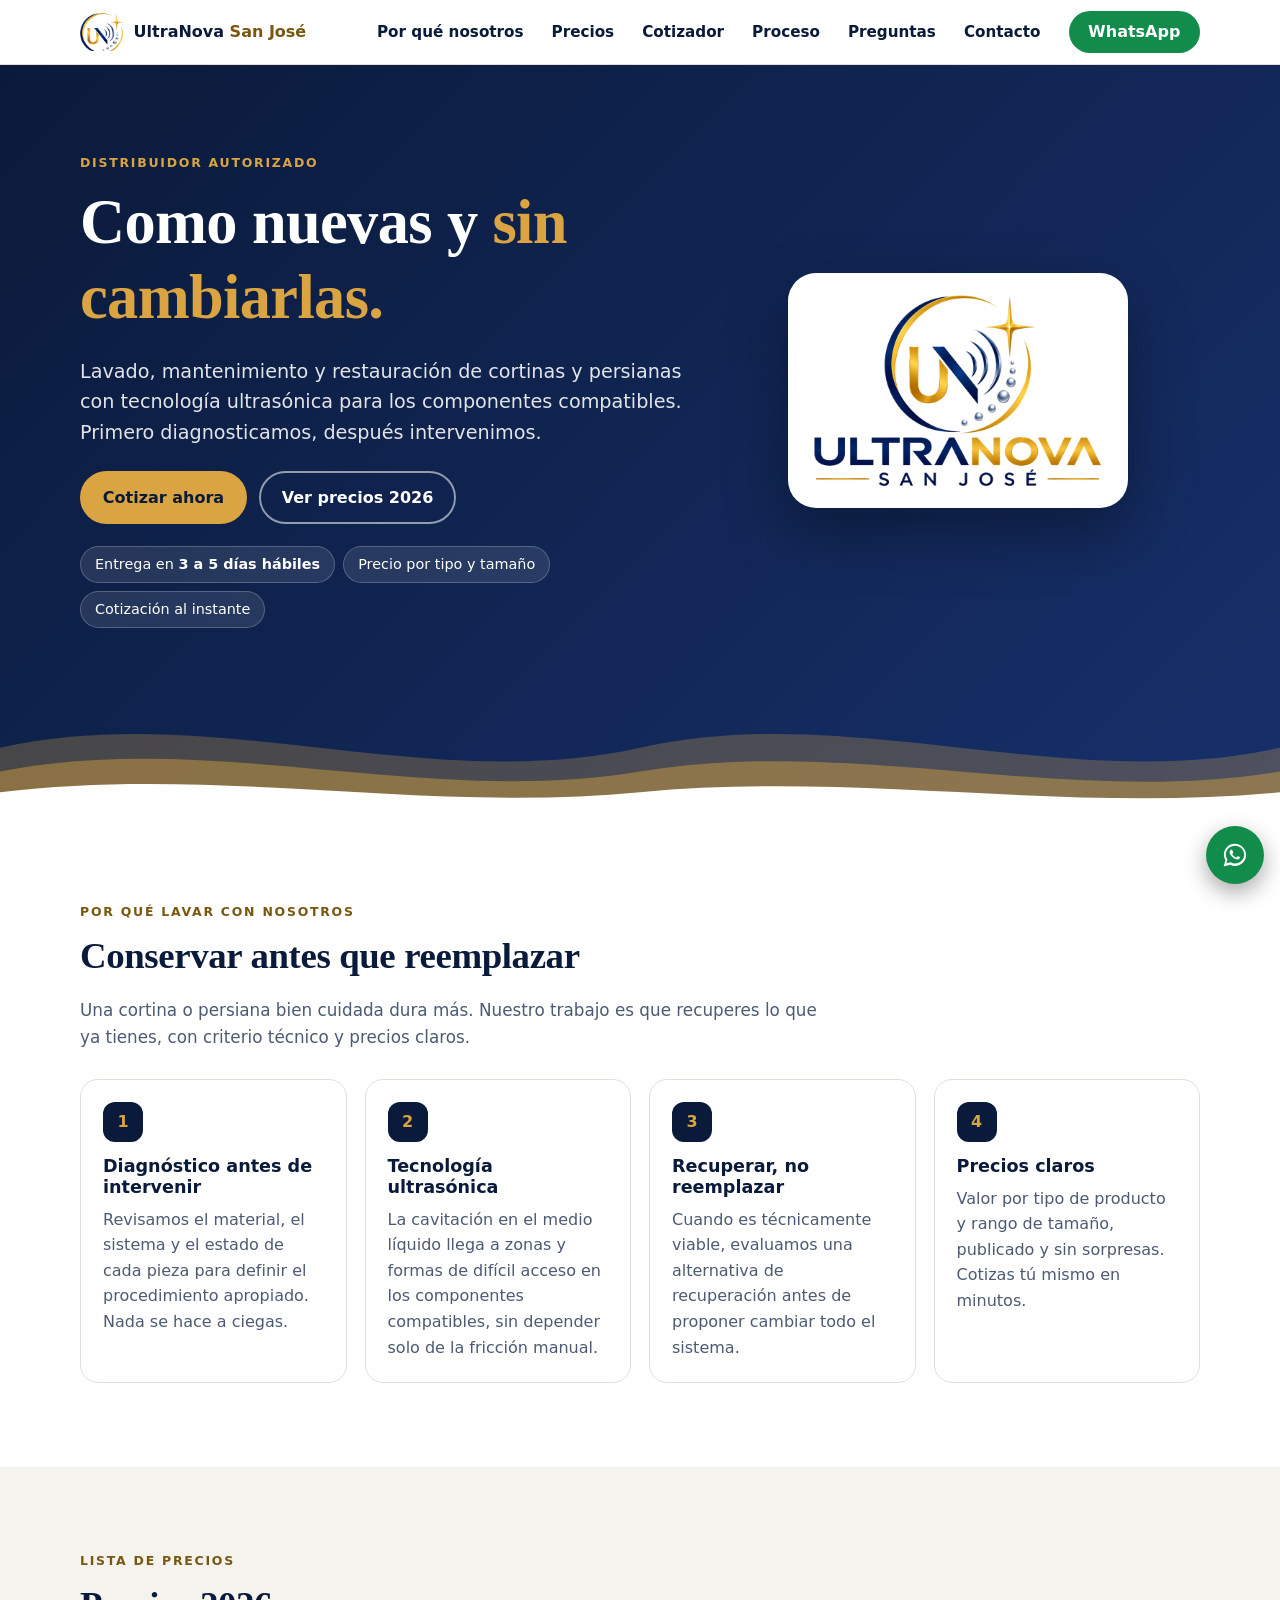
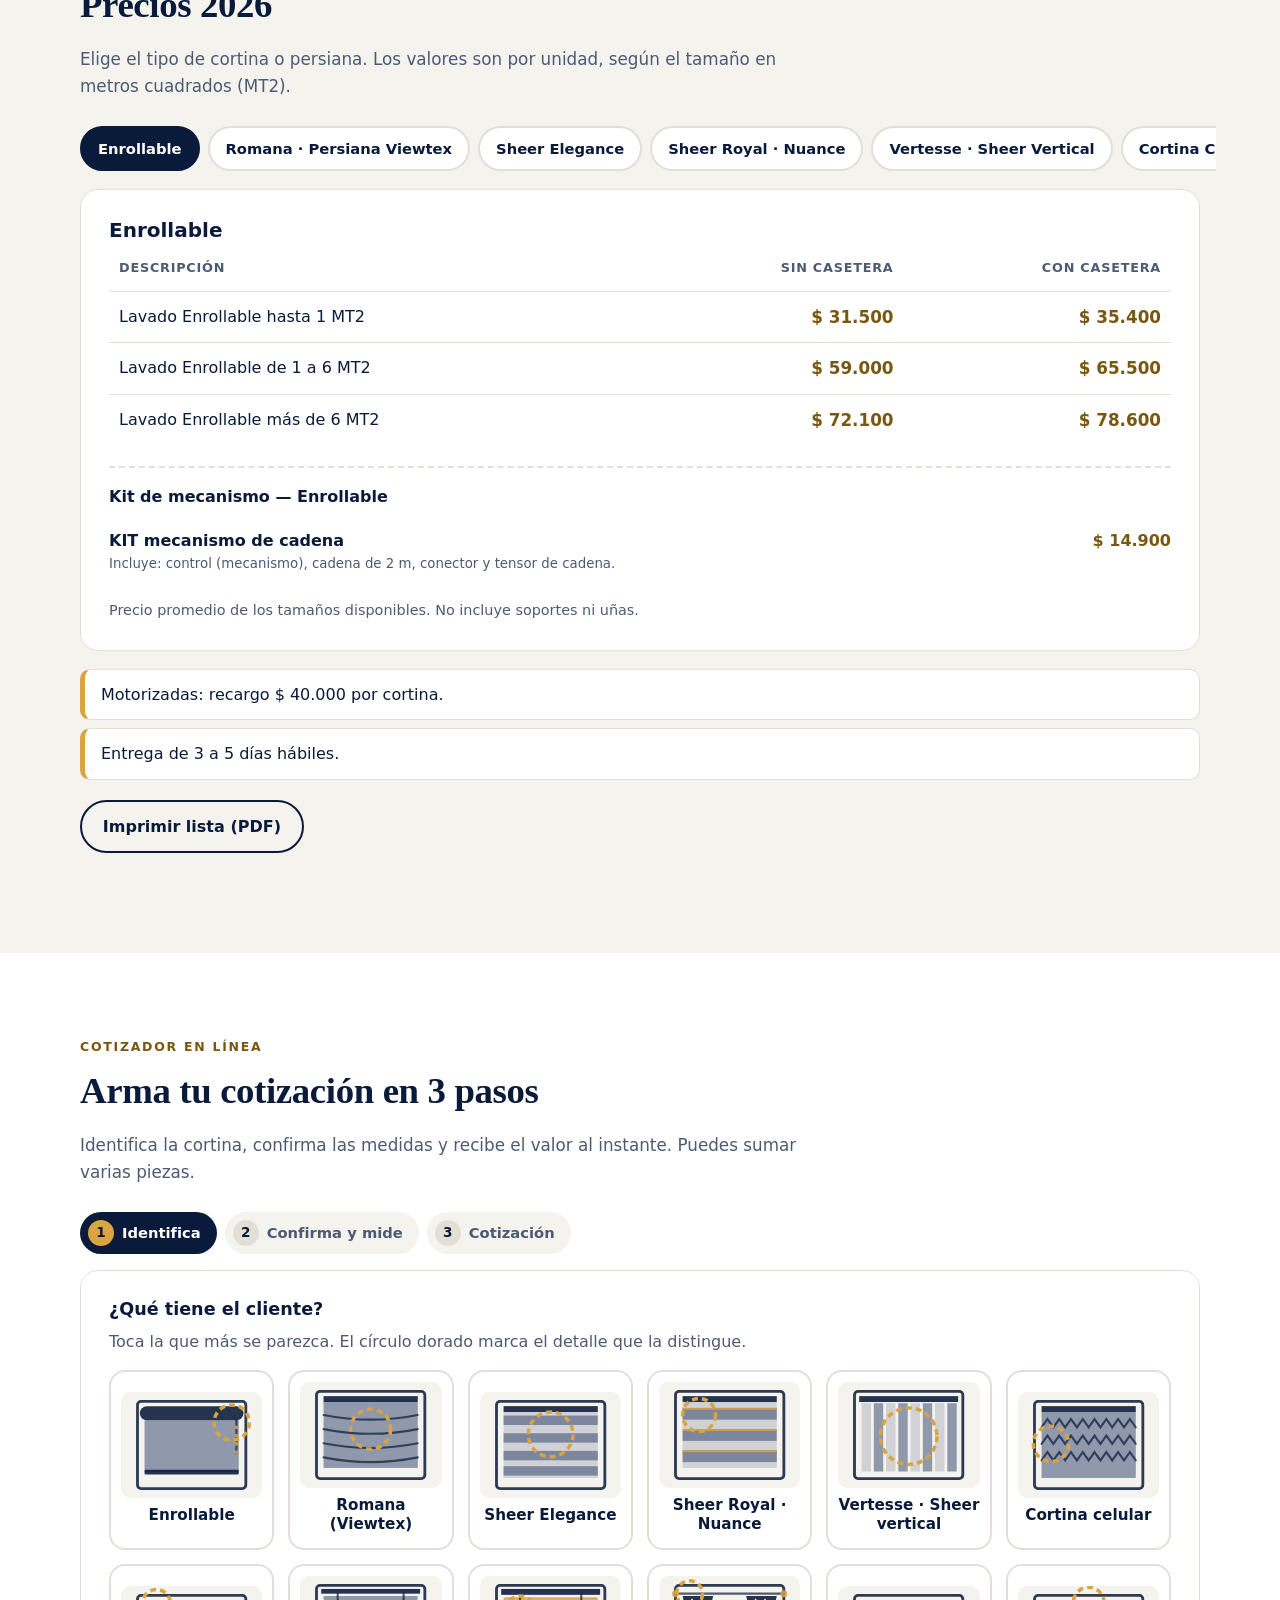
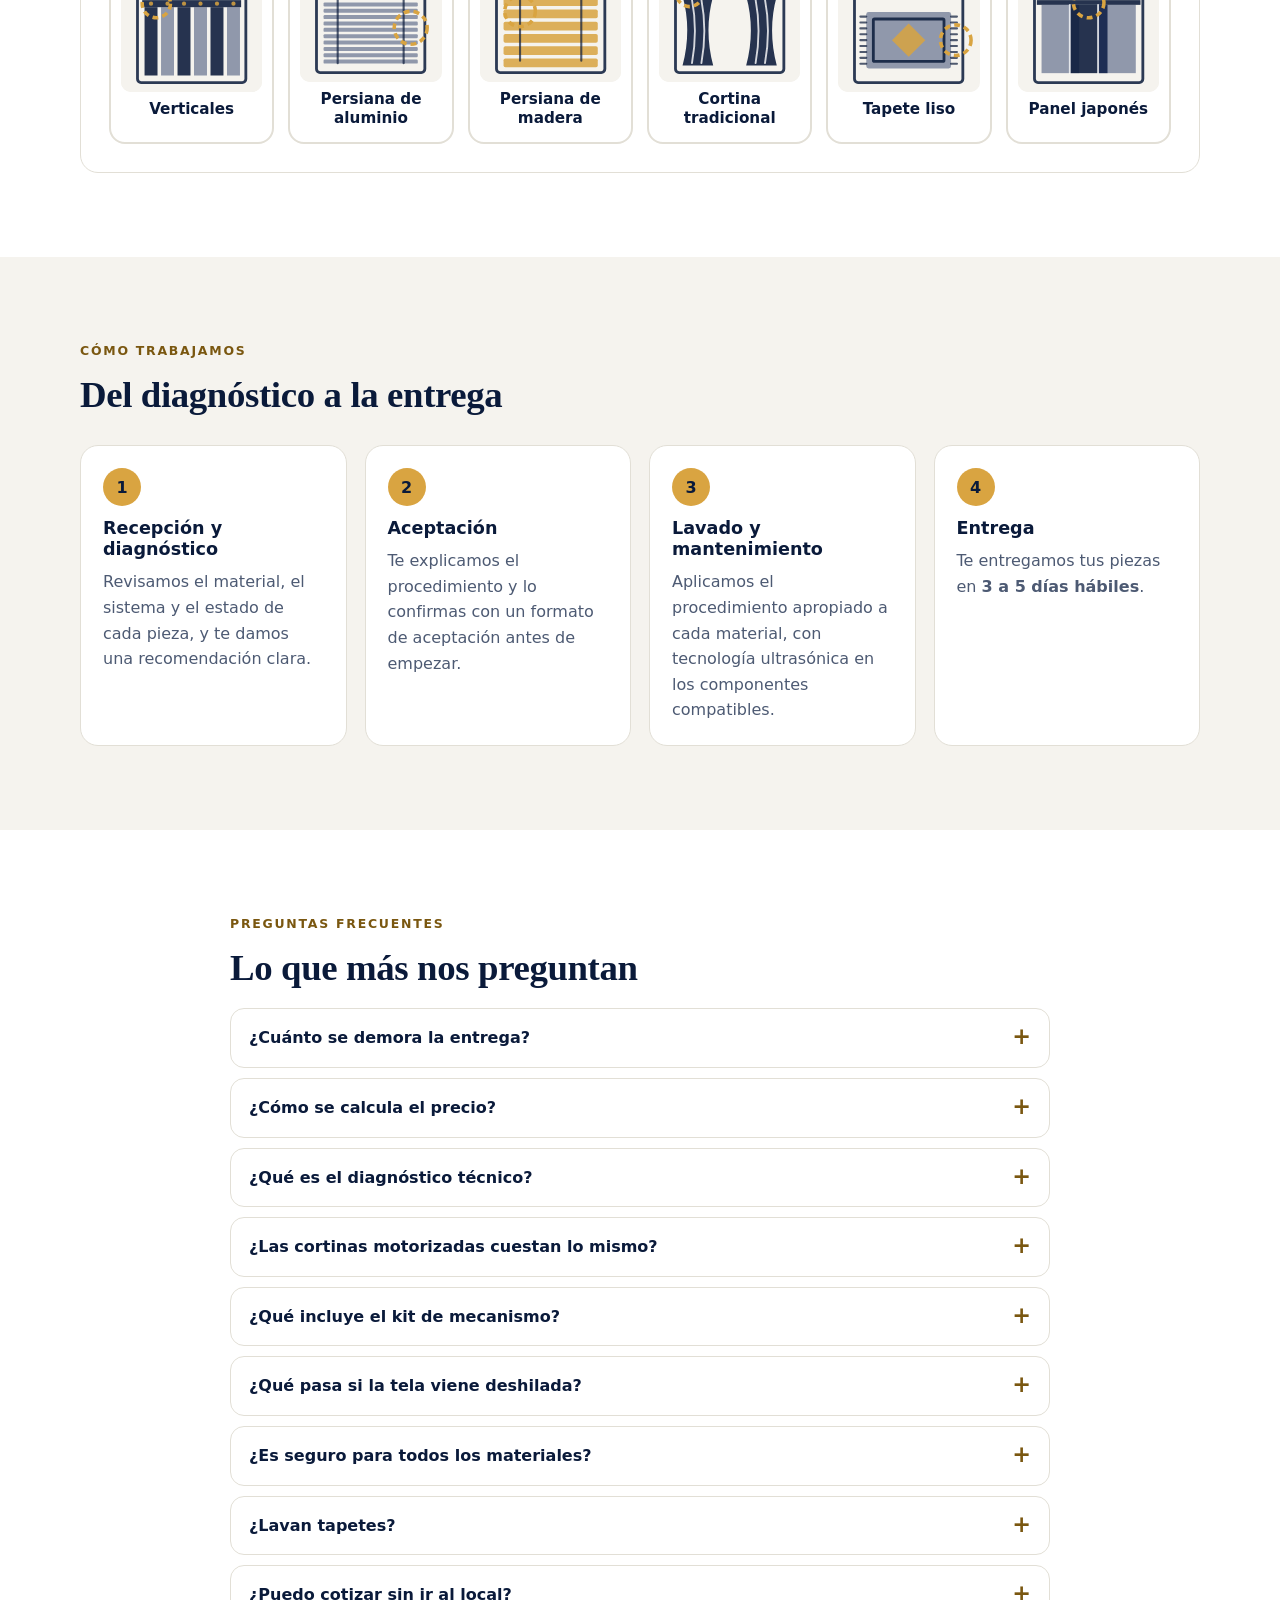
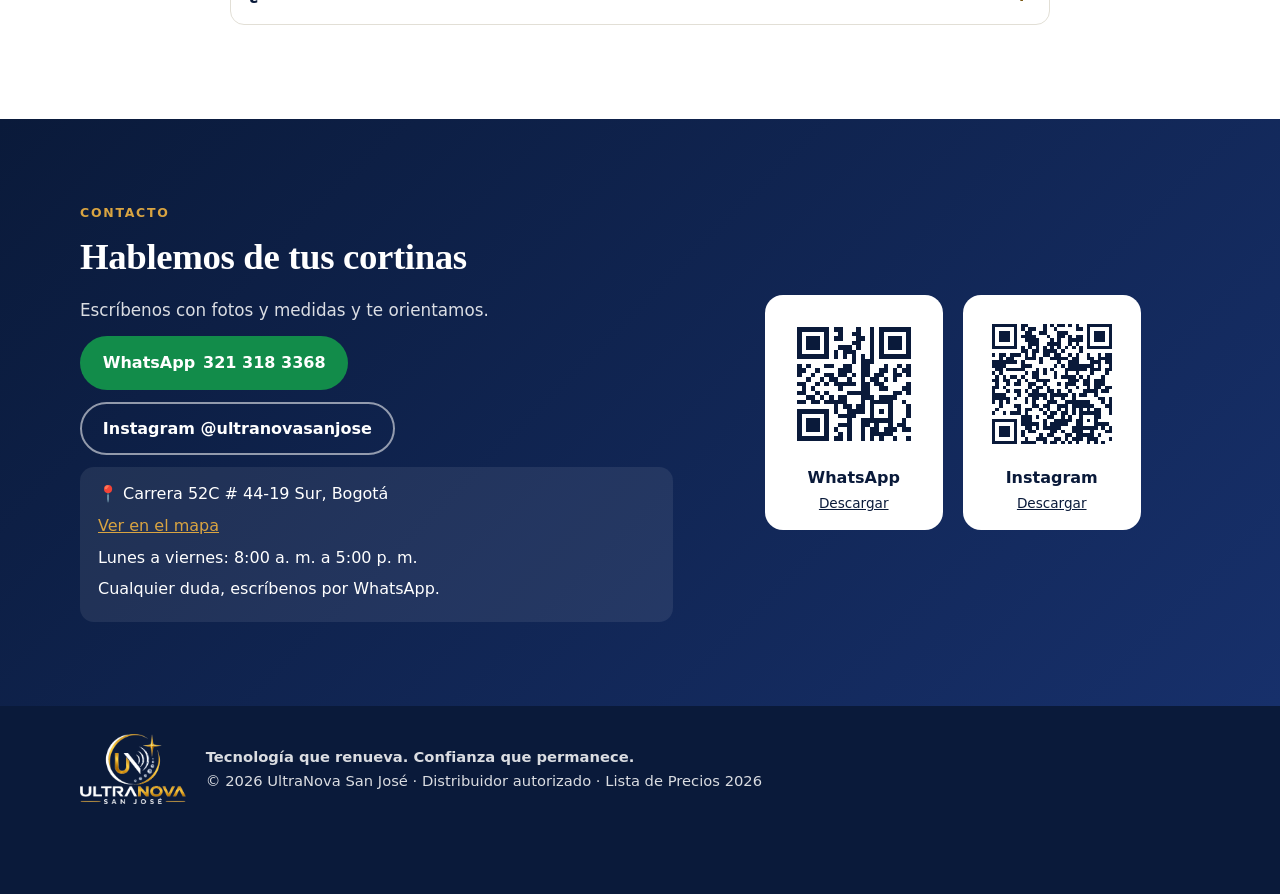
==== commit 9db7779c: "Add files via upload Sitio con lista 2026" ====
--- a/index.html
+++ b/index.html
@@ -1,187 +1,292 @@
-<!DOCTYPE html>
-<html lang="es-CO">
+<!doctype html>
+<html lang="es-CO" data-theme="marino-dorado">
 <head>
 <meta charset="utf-8">
 <meta name="viewport" content="width=device-width, initial-scale=1">
-<meta http-equiv="Content-Security-Policy" content="default-src 'none'; script-src 'self'; style-src 'self'; img-src 'self' data:; font-src 'self'; connect-src 'none'; form-action 'none'; base-uri 'none'; object-src 'none'; manifest-src 'self'">
+<meta http-equiv="Content-Security-Policy" content="default-src 'none'; script-src 'self'; style-src 'self'; img-src 'self' data:; font-src 'self'; connect-src 'self'; base-uri 'none'; form-action 'none'; object-src 'none'">
 <meta name="referrer" content="strict-origin-when-cross-origin">
-<meta name="color-scheme" content="light">
-<title>UltraNova San José · Lavado y mantenimiento de cortinas y persianas</title>
-<meta name="description" content="Limpieza, restauración y reparación de persianas y cortinas con lavado ultrasónico. Lista de precios 2026 y cotizador en línea.">
+<meta name="theme-color" content="#0a1a3a">
+
+<title>UltraNova San José | Lavado y mantenimiento de cortinas y persianas con ultrasonido</title>
+<meta name="description" content="Lavado y mantenimiento de cortinas y persianas con tecnología ultrasónica. Lista de precios 2026 y cotizador en línea. Cotiza por WhatsApp: 321 318 3368.">
+<link rel="canonical" href="https://ultranovasanjo-collab.github.io/Ultranova-San-Jose/">
+<meta name="robots" content="index, follow">
+
+<meta property="og:type" content="website">
+<meta property="og:locale" content="es_CO">
+<meta property="og:site_name" content="UltraNova San José">
+<meta property="og:title" content="UltraNova San José · Como nuevas y sin cambiarlas">
+<meta property="og:description" content="Lavado y mantenimiento de cortinas y persianas con tecnología ultrasónica. Mira los precios 2026 y cotiza en línea.">
+<meta property="og:url" content="https://ultranovasanjo-collab.github.io/Ultranova-San-Jose/">
+<meta property="og:image" content="https://ultranovasanjo-collab.github.io/Ultranova-San-Jose/og-image.png">
+<meta property="og:image:width" content="1200">
+<meta property="og:image:height" content="630">
+<meta property="og:image:alt" content="Logo de UltraNova San José">
+<meta name="twitter:card" content="summary_large_image">
+<meta name="twitter:title" content="UltraNova San José · Como nuevas y sin cambiarlas">
+<meta name="twitter:description" content="Lavado y mantenimiento de cortinas y persianas con tecnología ultrasónica.">
+<meta name="twitter:image" content="https://ultranovasanjo-collab.github.io/Ultranova-San-Jose/og-image.png">
+
 <link rel="icon" href="favicon.svg" type="image/svg+xml">
+<link rel="apple-touch-icon" href="logo-mark.png">
 <link rel="stylesheet" href="style.css">
+
+<script type="application/ld+json">
+{
+  "@context": "https://schema.org",
+  "@type": "LocalBusiness",
+  "name": "UltraNova San José",
+  "description": "Lavado, mantenimiento y restauración preventiva de cortinas y persianas con tecnología ultrasónica. Distribuidor autorizado.",
+  "url": "https://ultranovasanjo-collab.github.io/Ultranova-San-Jose/",
+  "logo": "https://ultranovasanjo-collab.github.io/Ultranova-San-Jose/logo.png",
+  "image": "https://ultranovasanjo-collab.github.io/Ultranova-San-Jose/og-image.png",
+  "telephone": "+57 321 318 3368",
+  "address": { "@type": "PostalAddress", "streetAddress": "Carrera 52C # 44-19 Sur", "addressLocality": "Bogotá", "addressCountry": "CO" },
+  "sameAs": ["https://www.instagram.com/ultranovasanjose/"],
+  "areaServed": { "@type": "Country", "name": "Colombia" },
+  "knowsLanguage": "es-CO",
+  "makesOffer": [
+    { "@type": "Offer", "itemOffered": { "@type": "Service", "name": "Lavado de persianas enrollables" } },
+    { "@type": "Offer", "itemOffered": { "@type": "Service", "name": "Lavado de cortinas tradicionales y persianas" } },
+    { "@type": "Offer", "itemOffered": { "@type": "Service", "name": "Lavado de tapetes" } }
+  ]
+}
+</script>
 </head>
+
 <body>
-<a class="skip" href="#contenido">Saltar al contenido</a>
-
-<header class="top">
+<a class="saltar" href="#contenido">Saltar al contenido</a>
+
+<header class="top" id="top">
   <div class="wrap top-in">
-    <a class="brand" href="#inicio" aria-label="UltraNova San José, inicio">
-      <img class="mark" src="logo-mark.png" alt="" width="44" height="42">
-      <span class="brand-t"><b>UltraNova</b> San José</span>
+    <a class="marca" href="#inicio" aria-label="UltraNova San José, inicio">
+      <img src="logo-mark.png" alt="" width="44" height="38">
+      <span>UltraNova <b>San José</b></span>
     </a>
-    <nav class="nav" aria-label="Principal">
+    <button class="menu-btn" id="menuBtn" type="button" aria-expanded="false" aria-controls="nav">Menú</button>
+    <nav id="nav" class="nav" aria-label="Principal">
       <a href="#por-que">Por qué nosotros</a>
-      <a href="#servicios">Precios</a>
+      <a href="#precios">Precios</a>
       <a href="#cotizador">Cotizador</a>
-      <a href="#proceso">Cómo trabajamos</a>
+      <a href="#proceso">Proceso</a>
       <a href="#preguntas">Preguntas</a>
+      <a href="#contacto">Contacto</a>
     </nav>
-    <a class="btn btn-gold btn-sm" data-wa="Hola UltraNova San José, quiero información sobre el lavado de cortinas y persianas." href="#">WhatsApp</a>
+    <a class="btn btn-wa btn-top" data-wa href="#">WhatsApp</a>
   </div>
 </header>
 
 <main id="contenido">
-<section class="hero" id="inicio">
-  <div class="wrap hero-in">
-    <div class="hero-copy">
-      <h1>Como nuevas y sin cambiarlas.</h1>
-      <p class="lead">Limpieza, restauración y reparación de persianas y cortinas con lavado ultrasónico. Somos distribuidor autorizado: no se arriesgue, nosotros nos encargamos de las de sus clientes.</p>
-      <div class="cta-row">
-        <a class="btn btn-gold" href="#cotizador">Cotizar mi pedido</a>
-        <a class="btn btn-line" href="#servicios">Ver lista de precios</a>
-      </div>
-    </div>
-    <div class="waves" aria-hidden="true">
-      <span class="ring r1"></span><span class="ring r2"></span><span class="ring r3"></span><span class="ring r4"></span>
-      <div class="core"><img src="logo.png" alt="UltraNova San José" width="365" height="298"></div>
-    </div>
+
+  <!-- ===== PORTADA ===== -->
+  <section class="hero" id="inicio">
+    <svg class="ondas" viewBox="0 0 1440 320" preserveAspectRatio="none" aria-hidden="true" focusable="false">
+      <path class="onda o1" d="M0,200 C240,120 480,280 720,200 C960,120 1200,280 1440,200 L1440,320 L0,320 Z"/>
+      <path class="onda o2" d="M0,240 C240,170 480,300 720,240 C960,180 1200,300 1440,240 L1440,320 L0,320 Z"/>
+      <path class="onda o3" d="M0,275 C240,230 480,310 720,275 C960,240 1200,310 1440,275 L1440,320 L0,320 Z"/>
+    </svg>
+    <div class="wrap hero-in">
+      <div class="hero-txt">
+        <p class="kicker">Distribuidor autorizado</p>
+        <h1>Como nuevas y <span class="dorado">sin cambiarlas.</span></h1>
+        <p class="lead">Lavado, mantenimiento y restauración de cortinas y persianas con tecnología ultrasónica para los componentes compatibles. Primero diagnosticamos, después intervenimos.</p>
+        <div class="hero-cta">
+          <a class="btn btn-gold" href="#cotizador">Cotizar ahora</a>
+          <a class="btn btn-ghost" href="#precios">Ver precios 2026</a>
+        </div>
+        <ul class="chips" aria-label="Datos clave">
+          <li>Entrega en <strong id="chipEntrega">3 a 5 días hábiles</strong></li>
+          <li>Precio por tipo y tamaño</li>
+          <li>Cotización al instante</li>
+        </ul>
+      </div>
+      <div class="hero-logo">
+        <div class="logo-card"><img src="logo.png" alt="Logo UltraNova San José" width="320" height="212"></div>
+      </div>
+    </div>
+  </section>
+
+  <!-- ===== POR QUÉ ===== -->
+  <section class="sec" id="por-que">
+    <div class="wrap">
+      <p class="kicker k-dark">Por qué lavar con nosotros</p>
+      <h2>Conservar antes que reemplazar</h2>
+      <p class="sec-lead">Una cortina o persiana bien cuidada dura más. Nuestro trabajo es que recuperes lo que ya tienes, con criterio técnico y precios claros.</p>
+      <div class="cards">
+        <article class="card">
+          <div class="ico" aria-hidden="true">1</div>
+          <h3>Diagnóstico antes de intervenir</h3>
+          <p>Revisamos el material, el sistema y el estado de cada pieza para definir el procedimiento apropiado. Nada se hace a ciegas.</p>
+        </article>
+        <article class="card">
+          <div class="ico" aria-hidden="true">2</div>
+          <h3>Tecnología ultrasónica</h3>
+          <p>La cavitación en el medio líquido llega a zonas y formas de difícil acceso en los componentes compatibles, sin depender solo de la fricción manual.</p>
+        </article>
+        <article class="card">
+          <div class="ico" aria-hidden="true">3</div>
+          <h3>Recuperar, no reemplazar</h3>
+          <p>Cuando es técnicamente viable, evaluamos una alternativa de recuperación antes de proponer cambiar todo el sistema.</p>
+        </article>
+        <article class="card">
+          <div class="ico" aria-hidden="true">4</div>
+          <h3>Precios claros</h3>
+          <p>Valor por tipo de producto y rango de tamaño, publicado y sin sorpresas. Cotizas tú mismo en minutos.</p>
+        </article>
+      </div>
+    </div>
+  </section>
+
+  <!-- ===== PRECIOS ===== -->
+  <section class="sec sec-alt" id="precios">
+    <div class="wrap">
+      <p class="kicker k-dark">Lista de precios</p>
+      <h2 id="tituloPrecios">Precios 2026</h2>
+      <p class="sec-lead">Elige el tipo de cortina o persiana. Los valores son por unidad, según el tamaño en metros cuadrados (MT2).</p>
+      <div class="tabs-wrap">
+        <div class="tabs" id="tabsPrecios" role="tablist" aria-label="Tipos de producto"></div>
+      </div>
+      <div id="panelesPrecios"></div>
+      <div class="adicionales" id="adicionales"></div>
+      <p class="acciones-lista"><button class="btn btn-line" id="btnImprimir" type="button">Imprimir lista (PDF)</button></p>
+      <noscript><p class="aviso">Activa JavaScript para ver la lista, o pídela por WhatsApp.</p></noscript>
+    </div>
+  </section>
+
+  <!-- ===== COTIZADOR ===== -->
+  <section class="sec" id="cotizador">
+    <div class="wrap">
+      <p class="kicker k-dark">Cotizador en línea</p>
+      <h2>Arma tu cotización en 3 pasos</h2>
+      <p class="sec-lead">Identifica la cortina, confirma las medidas y recibe el valor al instante. Puedes sumar varias piezas.</p>
+
+      <ol class="pasos" id="pasos" aria-label="Pasos del cotizador">
+        <li data-p="1" class="on"><span>1</span> Identifica</li>
+        <li data-p="2"><span>2</span> Confirma y mide</li>
+        <li data-p="3"><span>3</span> Cotización</li>
+      </ol>
+
+      <div class="mini" id="mini" hidden>
+        <span id="miniTxt"></span>
+        <button class="btn btn-sm" id="miniVer" type="button">Ver cotización</button>
+      </div>
+
+      <div class="panel-paso" id="paso1">
+        <h3>¿Qué tiene el cliente?</h3>
+        <p class="ayuda">Toca la que más se parezca. El círculo dorado marca el detalle que la distingue.</p>
+        <div class="tipos" id="tipos"></div>
+      </div>
+
+      <div class="panel-paso" id="paso2" hidden>
+        <div id="confirmar"></div>
+      </div>
+
+      <div class="panel-paso" id="paso3" hidden>
+        <h3>Tu cotización</h3>
+        <div class="campo campo-cliente">
+          <label for="cliente">Nombre del cliente</label>
+          <input id="cliente" type="text" maxlength="60" autocomplete="off" placeholder="Ej: María Rodríguez">
+        </div>
+        <div id="resumen"></div>
+        <div class="acciones" id="accionesCot">
+          <button class="btn btn-gold" id="btnPdf" type="button">Crear cotización (PDF)</button>
+          <button class="btn btn-line" id="btnCopiar" type="button">Copiar texto</button>
+          <button class="btn btn-wa" id="btnWaTxt" type="button">Enviar solo texto por WhatsApp</button>
+        </div>
+        <div class="acciones sec-acc">
+          <button class="btn btn-ghost-d" id="btnMas" type="button">+ Agregar otra pieza</button>
+          <button class="btn btn-ghost-d" id="btnVaciar" type="button">Vaciar cotización</button>
+        </div>
+        <p class="estado" id="estado" role="status" aria-live="polite"></p>
+      </div>
+    </div>
+  </section>
+
+  <!-- ===== PROCESO ===== -->
+  <section class="sec sec-alt" id="proceso">
+    <div class="wrap">
+      <p class="kicker k-dark">Cómo trabajamos</p>
+      <h2>Del diagnóstico a la entrega</h2>
+      <ol class="proceso">
+        <li><span class="n">1</span><h3>Recepción y diagnóstico</h3><p>Revisamos el material, el sistema y el estado de cada pieza, y te damos una recomendación clara.</p></li>
+        <li><span class="n">2</span><h3>Aceptación</h3><p>Te explicamos el procedimiento y lo confirmas con un formato de aceptación antes de empezar.</p></li>
+        <li><span class="n">3</span><h3>Lavado y mantenimiento</h3><p>Aplicamos el procedimiento apropiado a cada material, con tecnología ultrasónica en los componentes compatibles.</p></li>
+        <li><span class="n">4</span><h3>Entrega</h3><p>Te entregamos tus piezas en <strong class="entrega-txt">3 a 5 días hábiles</strong>.</p></li>
+      </ol>
+    </div>
+  </section>
+
+  <!-- ===== GALERÍA (se muestra solo con fotos en config.js) ===== -->
+  <section class="sec" id="galeria" hidden>
+    <div class="wrap">
+      <p class="kicker k-dark">Resultados</p>
+      <h2>Antes y después</h2>
+      <div class="galeria" id="galeriaGrid"></div>
+    </div>
+  </section>
+
+  <!-- ===== OPINIONES (solo con datos reales en config.js) ===== -->
+  <section class="sec sec-alt" id="opiniones" hidden>
+    <div class="wrap">
+      <p class="kicker k-dark">Clientes</p>
+      <h2>Lo que dicen de nosotros</h2>
+      <div class="cards" id="opinionesGrid"></div>
+    </div>
+  </section>
+
+  <!-- ===== PREGUNTAS ===== -->
+  <section class="sec" id="preguntas">
+    <div class="wrap wrap-s">
+      <p class="kicker k-dark">Preguntas frecuentes</p>
+      <h2>Lo que más nos preguntan</h2>
+      <div class="faq">
+        <details><summary>¿Cuánto se demora la entrega?</summary><p>La entrega es de <span class="entrega-txt">3 a 5 días hábiles</span>.</p></details>
+        <details><summary>¿Cómo se calcula el precio?</summary><p>Por tipo de producto y rango de tamaño: hasta 1 MT2, de 1 a 6 MT2 o más de 6 MT2. Las cortinas tradicionales se cobran por metro lineal y los tapetes por MT2. Mide ancho por alto y el cotizador hace la cuenta.</p></details>
+        <details><summary>¿Qué es el diagnóstico técnico?</summary><p>Es la revisión inicial del material, el sistema y el estado de cada pieza. Con ella definimos qué procedimiento conviene y te avisamos si algo necesita atención especial antes de intervenir.</p></details>
+        <details><summary>¿Las cortinas motorizadas cuestan lo mismo?</summary><p>Las motorizadas tienen un recargo de <span class="motor-txt">$ 40.000</span> por cortina.</p></details>
+        <details><summary>¿Qué incluye el kit de mecanismo?</summary><p>Es el repuesto del control del sistema (por ejemplo, cadena, cordón y conectores, según el tipo). El precio es un promedio de los tamaños disponibles y no incluye soportes ni uñas. El detalle está en la lista de precios.</p></details>
+        <details><summary>¿Qué pasa si la tela viene deshilada?</summary><p>En Sheer Elegance, el lavado incluye la refilada cuando la tela viene deshilada.</p></details>
+        <details><summary>¿Es seguro para todos los materiales?</summary><p>Cada material reacciona distinto. Por eso diagnosticamos antes, aplicamos el procedimiento que corresponde y te explicamos cualquier riesgo antes de que aceptes el servicio.</p></details>
+        <details><summary>¿Lavan tapetes?</summary><p>Sí, lavamos tapetes lisos, con precio por MT2.</p></details>
+        <details><summary>¿Puedo cotizar sin ir al local?</summary><p>Sí. Usa el cotizador de esta página o escríbenos por WhatsApp con fotos y medidas. El valor final se confirma con el diagnóstico.</p></details>
+      </div>
+    </div>
+  </section>
+
+  <!-- ===== CONTACTO ===== -->
+  <section class="sec sec-dark" id="contacto">
+    <div class="wrap contacto">
+      <div>
+        <p class="kicker">Contacto</p>
+        <h2>Hablemos de tus cortinas</h2>
+        <p class="sec-lead claro">Escríbenos con fotos y medidas y te orientamos.</p>
+        <p><a class="btn btn-wa" data-wa href="#">WhatsApp <span id="waVisible">321 318 3368</span></a></p>
+        <p><a class="btn btn-ghost" id="lnkIg" href="#" target="_blank" rel="noopener noreferrer">Instagram @ultranovasanjose</a></p>
+        <div id="datosLocal" class="datos-local" hidden></div>
+      </div>
+      <div class="qrs">
+        <figure><img src="qr-whatsapp.svg" alt="Código QR para abrir WhatsApp de UltraNova San José" width="150" height="150"><figcaption>WhatsApp</figcaption><a class="dl" href="qr-whatsapp.svg" download="qr-whatsapp-ultranova.svg">Descargar</a></figure>
+        <figure><img src="qr-instagram.svg" alt="Código QR para abrir el Instagram de UltraNova San José" width="150" height="150"><figcaption>Instagram</figcaption><a class="dl" href="qr-instagram.svg" download="qr-instagram-ultranova.svg">Descargar</a></figure>
+      </div>
+    </div>
+  </section>
+</main>
+
+<footer class="foot">
+  <div class="wrap foot-in">
+    <img src="logo-blanco.png" alt="UltraNova San José" width="106" height="70">
+    <p><strong>Tecnología que renueva. Confianza que permanece.</strong><br>© <span id="anio">2026</span> UltraNova San José · Distribuidor autorizado · <span id="verLista">Lista de Precios 2026</span></p>
   </div>
-</section>
-
-<section class="sec" id="por-que">
-  <div class="wrap">
-    <h2>Por qué lavar con nosotros</h2>
-    <p class="sub">Cada material se lava distinto, así que el tratamiento cambia según la persiana o la tela.</p>
-    <div class="why">
-      <article><h3>Lavado ultrasónico</h3><p>Limpia a fondo lamas de aluminio, PVC y tela, incluso en las zonas de difícil acceso, sin maltratar el material.</p></article>
-      <article><h3>Todos los tipos</h3><p>Enrollables, romanas, sheer, celulares, verticales, madera, tradicionales, tapetes y panel japonés.</p></article>
-      <article><h3>Reparaciones incluidas</h3><p>Refilada de telas deshiladas y cambio de cordón, guías y tapas en las romanas cuando están deterioradas.</p></article>
-      <article><h3>Entrega en 24 horas</h3><p>¿Tiene afán? Tenemos servicio exprés para pedidos de 1 a 15 unidades.</p></article>
-    </div>
-  </div>
-</section>
-
-<section class="sec sec-alt" id="servicios">
-  <div class="wrap">
-    <h2>Servicios y precios 2026</h2>
-    <p class="badge">3&nbsp;% de descuento ya aplicado sobre toda la lista</p>
-    <p class="sub">Precios en pesos colombianos por unidad, según el tamaño. Elija una categoría.</p>
-    <div class="tabs" role="tablist" aria-label="Categorías de precios" id="tabs"></div>
-    <div class="panel" id="panel" role="tabpanel" tabindex="0"></div>
-    <p class="note" id="panel-note"></p>
-    <div class="extras">
-      <div><b>+ $&nbsp;19.400</b><span>Recargo por cada cortina motorizada.</span></div>
-      <div><b>+ $&nbsp;27.200</b><span>Entrega en 24 horas, de 1 a 5 unidades (sobre el total del servicio).</span></div>
-      <div><b>+ $&nbsp;37.800</b><span>Entrega en 24 horas, de 6 a 15 unidades (sobre el total del servicio).</span></div>
-    </div>
-    <button class="btn btn-line-dark btn-sm noprint-hide" id="btn-print" type="button">Imprimir o guardar la lista en PDF</button>
-  </div>
-</section>
-
-<section class="sec" id="cotizador">
-  <div class="wrap quote">
-    <div>
-      <h2>Calcule su cotización</h2>
-      <p class="sub">Agregue lo que necesita lavar. El valor es un estimado y lo confirmamos al recibir su pedido.</p>
-      <div class="qform">
-        <label for="q-cat">Tipo de cortina o persiana</label>
-        <select id="q-cat"></select>
-        <label for="q-item">Servicio</label>
-        <select id="q-item"></select>
-        <div class="qrow">
-          <div><label for="q-qty" id="q-qty-l">Cantidad</label><input id="q-qty" type="number" inputmode="numeric" min="1" max="999" value="1"></div>
-          <div><label for="q-mot">Motorizadas</label><input id="q-mot" type="number" inputmode="numeric" min="0" max="999" value="0"></div>
-        </div>
-        <button class="btn btn-navy" id="q-add" type="button">Agregar a la cotización</button>
-        <p class="msg" id="q-msg" role="status" aria-live="polite"></p>
-      </div>
-    </div>
-    <div class="ticket" aria-live="polite">
-      <h3>Su cotización</h3>
-      <ul id="q-lines" class="lines"></ul>
-      <p class="empty" id="q-empty">Todavía no ha agregado nada.</p>
-      <label class="check"><input type="checkbox" id="q-exp"> Entrega en 24 horas</label>
-      <dl class="sum">
-        <div><dt>Servicios</dt><dd id="s-base">$ 0</dd></div>
-        <div><dt>Motorizadas</dt><dd id="s-mot">$ 0</dd></div>
-        <div><dt>Entrega exprés</dt><dd id="s-exp">$ 0</dd></div>
-        <div class="tot"><dt>Total estimado</dt><dd id="s-tot">$ 0</dd></div>
-      </dl>
-      <p class="fine" id="q-fine">Precios con 3&nbsp;% de descuento incluido.</p>
-      <a class="btn btn-gold btn-block" id="q-wa" href="#">Enviar por WhatsApp</a>
-    </div>
-  </div>
-</section>
-
-<section class="sec sec-alt" id="proceso">
-  <div class="wrap">
-    <h2>Cómo trabajamos</h2>
-    <p class="sub">Un proceso claro para que sepa en qué estado recibimos y entregamos cada pieza.</p>
-    <ol class="steps">
-      <li><h3>Recepción</h3><p>Revisamos cada pieza y tomamos foto del estado en que llega.</p></li>
-      <li><h3>Aceptación</h3><p>Firma un formato que deja claros los riesgos de destiñe o deformación según el material.</p></li>
-      <li><h3>Lavado</h3><p>Elegimos el método y la temperatura para cada material: aluminio, PVC, tela, encaje, etc.</p></li>
-      <li><h3>Secado y entrega</h3><p>Secamos de inmediato y entregamos listas para instalar.</p></li>
-    </ol>
-  </div>
-</section>
-
-<section class="sec" id="galeria" hidden>
-  <div class="wrap">
-    <h2>Antes y después</h2>
-    <p class="sub">Trabajos reales de nuestro taller.</p>
-    <div class="gallery" id="gallery"></div>
-  </div>
-</section>
-
-<section class="sec" id="preguntas">
-  <div class="wrap narrow">
-    <h2>Preguntas frecuentes</h2>
-    <details><summary>¿Cómo se calcula el precio?</summary><p>Por unidad y según el tamaño: hasta 1&nbsp;m², de 1 a 6&nbsp;m² o más de 6&nbsp;m². Las cortinas tradicionales se cobran por metro lineal. En la lista de arriba está cada categoría.</p></details>
-    <details><summary>¿Mi cortina puede desteñirse o deformarse?</summary><p>Depende del material y de su estado. Por eso, antes de lavar tomamos foto de recepción y usted firma un formato de aceptación donde quedan claros esos riesgos.</p></details>
-    <details><summary>¿Qué materiales no se lavan con ultrasonido?</summary><p>Las persianas de madera no van al ultrasonido: se limpian y lubrican aparte. Telas como terciopelo, seda o forros pesados suelen requerir lavado en seco; las evaluamos al recibirlas.</p></details>
-    <details><summary>¿Cómo funciona la entrega en 24 horas?</summary><p>Aplica para pedidos de 1 a 15 unidades y tiene un recargo sobre el total del servicio, según la cantidad. Está detallado en la lista de precios.</p></details>
-    <details><summary>¿Qué incluye el lavado de enrollables, sheer y romanas?</summary><p>En enrollables y sheer incluye la refilada cuando la tela viene deshilada. En romanas incluye cambio de cordón, guías de cordón y tapas de perfil cuando están deterioradas.</p></details>
-    <details><summary>¿El cotizador da el precio final?</summary><p>Es un estimado. El valor definitivo lo confirmamos al revisar su pedido.</p></details>
-  </div>
-</section>
-
-<section class="sec sec-alt" id="opiniones" hidden>
-  <div class="wrap">
-    <h2>Lo que dicen nuestros clientes</h2>
-    <div class="quotes" id="quotes"></div>
-  </div>
-</section>
-
-<section class="sec cta-end" id="contacto">
-  <div class="wrap cta-in">
-    <div>
-      <h2>Deje sus persianas en buenas manos</h2>
-      <p class="sub">Escríbanos con la cantidad y el tipo de cortinas y le respondemos con el valor.</p>
-      <div class="cta-row">
-        <a class="btn btn-gold" data-wa="Hola UltraNova San José, quiero cotizar el lavado de cortinas y persianas." href="#">Escribir por WhatsApp · 321 318 3368</a>
-        <a class="btn btn-line" href="https://www.instagram.com/ultranovasanjose/" target="_blank" rel="noopener noreferrer">Instagram @ultranovasanjose</a>
-      </div>
-      <ul class="contact" id="contact-info" hidden></ul>
-    </div>
-    <figure class="qr">
-      <img src="qr-whatsapp.svg" alt="Código QR para escribir por WhatsApp a UltraNova San José" width="150" height="150">
-      <figcaption>Escanee para escribirnos</figcaption>
-      <a href="qr-whatsapp.svg" download="qr-whatsapp-ultranova.svg">Descargar QR</a>
-    </figure>
-  </div>
-</section>
-</main>
-
-<footer class="foot">
-  <div class="wrap">UltraNova San José · WhatsApp 321 318 3368 · <a href="https://www.instagram.com/ultranovasanjose/" target="_blank" rel="noopener noreferrer">@ultranovasanjose</a> · Distribuidor autorizado · Lavado y mantenimiento de cortinas y persianas · Lista de precios 2026</div>
 </footer>
 
-<a class="fab" data-wa="Hola UltraNova San José, quiero información." href="#" aria-label="Escribir por WhatsApp">
-  <svg viewBox="0 0 24 24" aria-hidden="true"><path fill="currentColor" d="M12 2C6.5 2 2 6.2 2 11.5c0 2.2.8 4.200 2.100 5.800L3 22l5-1.800c1.200.5 2.600.8 4 .8 5.500 0 10-4.200 10-9.500S17.500 2 12 2Z"/></svg>
+<a class="wa-flotante" data-wa href="#" aria-label="Escribir por WhatsApp">
+  <svg viewBox="0 0 32 32" width="28" height="28" aria-hidden="true" focusable="false"><path fill="currentColor" d="M16 3C9 3 3.3 8.6 3.3 15.5c0 2.3.6 4.4 1.8 6.3L3 29l7.4-1.9c1.8 1 3.800 1.500 5.600 1.500 7 0 12.700-5.600 12.700-12.500S23 3 16 3zm0 22.800c-1.800 0-3.500-.5-5-1.400l-.4-.2-4.400 1.100 1.200-4.200-.3-.4a10 10 0 0 1-1.600-5.400C5.500 9.900 10.200 5.300 16 5.300s10.500 4.600 10.500 10.200S21.800 25.800 16 25.800zm5.800-7.500c-.3-.2-1.900-.9-2.200-1s-.5-.2-.7.200-.8 1-1 1.200-.4.200-.7.100a8.400 8.400 0 0 1-4.200-3.600c-.3-.6.300-.6.900-1.800.1-.2 0-.4 0-.5l-1-2.300c-.2-.6-.5-.5-.7-.5h-.6c-.2 0-.5.100-.8.400s-1 1-1 2.400 1 2.800 1.200 3 2 3.100 4.900 4.300c1.800.8 2.600.9 3.500.8.600-.1 1.900-.8 2.200-1.500s.3-1.400.2-1.500-.3-.2-.6-.4z"/></svg>
 </a>
 
+<script src="jspdf.min.js"></script>
+<script src="precios.js"></script>
+<script src="config.js"></script>
+<script src="galeria.js"></script>
 <script src="app.js"></script>
 </body>
 </html>
--- a/style.css
+++ b/style.css
@@ -1,137 +1,321 @@
-:root{--navy:#0B2545;--navy-d:#07192f;--gold:#C9A227;--gold-l:#E3C766;--paper:#F3F6FA;--ink:#0F1B2D;--mute:#4A5A75;--line:#D3DCE8;--white:#fff}
-*{box-sizing:border-box}
-html{scroll-behavior:smooth;scroll-padding-top:72px}
-body{margin:0;font:16px/1.6 system-ui,-apple-system,"Segoe UI",Roboto,Arial,sans-serif;color:var(--ink);background:var(--white);-webkit-text-size-adjust:100%}
-h1,h2,h3{font-family:Georgia,"Times New Roman",serif;line-height:1.15;margin:0 0 .5em;color:var(--navy)}
-h1{font-size:clamp(2.4rem,6vw,4.2rem);color:var(--white);letter-spacing:-.01em}
-h2{font-size:clamp(1.7rem,3.6vw,2.4rem)}
-h3{font-size:1.2rem}
-p{margin:0 0 1em}
-a{color:inherit}
-.wrap{width:min(1120px,100% - 40px);margin-inline:auto}
-.narrow{width:min(760px,100% - 40px)}
-.skip{position:absolute;left:-999px;top:0;background:var(--gold);color:var(--navy);padding:10px 14px;z-index:99}
-.skip:focus{left:10px;top:10px}
-:focus-visible{outline:3px solid var(--gold);outline-offset:2px}
-.btn{display:inline-block;border:2px solid transparent;border-radius:999px;padding:.8em 1.5em;font:600 1rem/1.2 inherit;text-decoration:none;cursor:pointer;text-align:center;transition:background .15s,color .15s,border-color .15s}
-.btn-gold{background:var(--gold);color:var(--navy-d)}
-.btn-gold:hover{background:var(--gold-l)}
-.btn-line{border-color:rgba(255,255,255,.55);color:var(--white);background:transparent}
-.btn-line:hover{border-color:var(--gold);color:var(--gold-l)}
-.btn-navy{background:var(--navy);color:var(--white)}
-.btn-navy:hover{background:#133a6b}
-.btn-line-dark{border-color:var(--navy);color:var(--navy);background:transparent}
-.btn-line-dark:hover{background:var(--navy);color:var(--white)}
-.btn-sm{padding:.55em 1.1em;font-size:.92rem}
-.btn-block{display:block;width:100%}
-/* header */
-.top{position:sticky;top:0;z-index:20;background:rgba(7,25,47,.96);backdrop-filter:blur(6px);color:var(--white)}
-.top-in{display:flex;align-items:center;gap:20px;height:64px}
-.brand{display:flex;align-items:center;gap:10px;text-decoration:none;margin-right:auto}
-.mark{width:44px;height:auto;background:#fff;border-radius:50%;padding:2px}
-.brand-t{font:1.05rem/1 Georgia,serif;letter-spacing:.01em}
-.brand-t b{color:var(--gold-l)}
-.nav{display:flex;gap:22px}
-.nav a{text-decoration:none;font-size:.93rem;opacity:.88}
-.nav a:hover{opacity:1;color:var(--gold-l)}
-@media(max-width:860px){.nav{display:none}}
-/* hero */
-.hero{background:radial-gradient(1200px 500px at 85% 40%,#12396b 0%,var(--navy-d) 60%);color:var(--white);overflow:hidden}
-.hero-in{display:grid;grid-template-columns:1.1fr .9fr;gap:30px;align-items:center;min-height:min(78vh,640px);padding:56px 0}
-.lead{font-size:1.15rem;max-width:34em;color:#d6e0ee}
-.cta-row{display:flex;flex-wrap:wrap;gap:12px;margin-top:8px}
-.waves{position:relative;aspect-ratio:1;max-width:460px;width:100%;justify-self:center;display:grid;place-items:center}
-.ring{position:absolute;border:2px solid var(--gold);border-radius:50%;opacity:0;width:30%;aspect-ratio:1;animation:pulse 5.6s ease-out infinite}
-.r2{animation-delay:1.4s}.r3{animation-delay:2.8s}.r4{animation-delay:4.2s}
-@keyframes pulse{0%{transform:scale(.6);opacity:.85}100%{transform:scale(3.2);opacity:0}}
-.core{position:relative;z-index:2;width:72%;background:#fff;border-radius:18px;padding:14px;box-shadow:0 0 0 6px rgba(201,162,39,.35)}
-.core img{display:block;width:100%;height:auto}
-@media(max-width:820px){.hero-in{grid-template-columns:1fr;min-height:0}.waves{max-width:300px;order:-1}}
-@media(prefers-reduced-motion:reduce){.ring{animation:none;opacity:.35;transform:scale(1.6)}.r2{transform:scale(2.2)}.r3{transform:scale(2.8)}.r4{display:none}html{scroll-behavior:auto}}
-/* sections */
-.sec{padding:72px 0}
-.sec-alt{background:var(--paper)}
-.sub{color:var(--mute);max-width:40em}
-.why{display:grid;grid-template-columns:repeat(4,1fr);gap:0;margin-top:28px;border-top:3px solid var(--gold)}
-.why article{padding:22px 22px 6px 0}
-.why article+article{padding-left:22px;border-left:1px solid var(--line)}
-.why p{color:var(--mute);font-size:.97rem}
-@media(max-width:900px){.why{grid-template-columns:1fr 1fr}.why article:nth-child(3){border-left:0;padding-left:0}}
-@media(max-width:560px){.why{grid-template-columns:1fr}.why article+article{border-left:0;padding-left:0;border-top:1px solid var(--line)}}
-.badge{display:inline-block;background:var(--navy);color:var(--gold-l);font-weight:600;padding:.35em 1em;border-radius:999px;margin:0 0 14px}
-/* tabs & table */
-.tabs{display:flex;flex-wrap:wrap;gap:8px;margin:18px 0}
-.tab{border:1.5px solid var(--navy);background:var(--white);color:var(--navy);border-radius:999px;padding:.45em 1em;font:600 .9rem/1.2 inherit;cursor:pointer}
-.tab[aria-selected="true"]{background:var(--navy);color:var(--white)}
-.panel{background:var(--white);border:1px solid var(--line);border-radius:10px;overflow:auto}
-table{width:100%;border-collapse:collapse;min-width:420px}
-th,td{padding:.8em 1em;text-align:left;border-bottom:1px solid var(--line)}
-th{background:var(--navy);color:var(--white);font-weight:600;font-size:.9rem}
-td.p,th.p{text-align:right;white-space:nowrap}
-td.p{font-weight:700;color:var(--navy)}
-tr:last-child td{border-bottom:0}
-.note{font-style:italic;color:var(--mute);margin:12px 0 0;min-height:1.6em}
-.extras{display:grid;grid-template-columns:repeat(3,1fr);gap:16px;margin:22px 0}
-.extras div{border-left:4px solid var(--gold);padding:6px 0 6px 14px;background:var(--white)}
-.extras b{display:block;font:700 1.4rem Georgia,serif;color:var(--navy)}
-.extras span{font-size:.92rem;color:var(--mute)}
-@media(max-width:760px){.extras{grid-template-columns:1fr}}
-/* quote */
-.quote{display:grid;grid-template-columns:1fr 1fr;gap:40px;align-items:start}
-@media(max-width:860px){.quote{grid-template-columns:1fr}}
-.qform label{display:block;font-weight:600;margin:16px 0 6px;font-size:.93rem}
-select,input[type=number]{width:100%;padding:.7em .8em;border:1.5px solid var(--line);border-radius:8px;font:inherit;background:var(--white);color:var(--ink)}
-.qrow{display:grid;grid-template-columns:1fr 1fr;gap:14px}
-.qform .btn{margin-top:18px}
-.msg{min-height:1.4em;color:#9a3412;font-size:.9rem;margin:8px 0 0}
-.ticket{background:var(--paper);border:1px solid var(--line);border-top:5px solid var(--gold);border-radius:10px;padding:22px}
-.lines{list-style:none;margin:0 0 10px;padding:0}
-.lines li{display:grid;grid-template-columns:1fr auto auto;gap:10px;align-items:center;padding:10px 0;border-bottom:1px dashed var(--line);font-size:.93rem}
-.lines small{display:block;color:var(--mute)}
-.lines button{border:0;background:none;color:#9a3412;cursor:pointer;font:600 .85rem inherit;padding:4px}
-.empty{color:var(--mute);font-size:.93rem}
-.check{display:flex;align-items:center;gap:10px;margin:12px 0;font-weight:600}
-.check input{width:20px;height:20px;accent-color:var(--navy)}
-.sum{margin:0}
-.sum div{display:flex;justify-content:space-between;padding:6px 0}
-.sum dt,.sum dd{margin:0}
-.sum .tot{border-top:2px solid var(--navy);margin-top:6px;padding-top:12px;font:700 1.25rem Georgia,serif;color:var(--navy)}
-.fine{font-size:.85rem;color:var(--mute);margin:10px 0 14px}
-/* steps */
-.steps{list-style:none;margin:28px 0 0;padding:0;display:grid;grid-template-columns:repeat(4,1fr);gap:20px;counter-reset:s}
-.steps li{counter-increment:s;position:relative;padding-top:54px}
-.steps li::before{content:counter(s);position:absolute;top:0;left:0;width:40px;height:40px;border-radius:50%;background:var(--navy);color:var(--gold-l);font:700 1.1rem/40px Georgia,serif;text-align:center}
-.steps li::after{content:"";position:absolute;top:19px;left:50px;right:-12px;height:2px;background:var(--gold)}
-.steps li:last-child::after{display:none}
-.steps p{color:var(--mute);font-size:.97rem}
-@media(max-width:860px){.steps{grid-template-columns:1fr 1fr}.steps li::after{display:none}}
-@media(max-width:520px){.steps{grid-template-columns:1fr}}
-/* gallery, faq, quotes */
-.gallery{display:grid;grid-template-columns:repeat(auto-fit,minmax(280px,1fr));gap:20px;margin-top:24px}
-.gallery figure{margin:0;border:1px solid var(--line);border-radius:10px;overflow:hidden}
-.gallery .pair{display:grid;grid-template-columns:1fr 1fr}
-.gallery img{display:block;width:100%;height:220px;object-fit:cover}
-.gallery figcaption{padding:10px 14px;font-size:.9rem;color:var(--mute)}
-.gallery .tag{display:flex;justify-content:space-around;background:var(--navy);color:var(--white);font-size:.8rem;padding:4px}
-details{border-bottom:1px solid var(--line);padding:4px 0}
-summary{cursor:pointer;font-weight:600;padding:14px 0;color:var(--navy)}
-details p{color:var(--mute);padding-bottom:6px}
-.quotes{display:grid;grid-template-columns:repeat(auto-fit,minmax(260px,1fr));gap:20px;margin-top:20px}
-blockquote{margin:0;background:var(--white);border-left:4px solid var(--gold);padding:16px 18px;border-radius:0 8px 8px 0}
-blockquote footer{margin-top:8px;font-size:.88rem;color:var(--mute)}
-/* end cta */
-.cta-end{background:var(--navy-d);color:var(--white)}
-.cta-end h2{color:var(--white)}
-.cta-end .sub{color:#c9d6e8}
-.cta-in{display:flex;flex-wrap:wrap;gap:40px;align-items:center;justify-content:space-between}
-.contact{list-style:none;padding:0;margin:20px 0 0;color:#c9d6e8}
-.qr{margin:0;text-align:center;background:var(--white);color:var(--ink);padding:14px;border-radius:12px}
-.qr img{display:block}
-.qr figcaption{font-size:.85rem;margin-top:6px}
-.qr a{font-size:.85rem;color:var(--navy)}
-.foot{background:#04101f;color:#9fb0c8;font-size:.85rem;padding:20px 0}
-.foot a{color:var(--gold-l)}
-.fab{position:fixed;right:18px;bottom:18px;width:56px;height:56px;border-radius:50%;background:#25D366;color:#fff;display:grid;place-items:center;box-shadow:0 6px 18px rgba(0,0,0,.3);z-index:30}
-.fab svg{width:30px;height:30px}
-[hidden]{display:none!important}
-@media print{.top,.fab,.hero,#por-que,#cotizador,#proceso,#preguntas,.cta-end,.tabs,#btn-print,.extras+*{display:none!important}.sec{padding:10px 0}.panel{border:0}}
+/* ============================================================
+   STYLE.CSS · UltraNova San José
+   Los colores viven SOLO en las variables de abajo (temas).
+   El tema activo se elige en config.js → tema
+   ============================================================ */
+
+/* ---------- TEMAS ---------- */
+:root, [data-theme="marino-dorado"] {
+  --bg: #ffffff;
+  --bg-alt: #f5f3ee;
+  --surface: #ffffff;
+  --ink: #0a1a3a;
+  --muted: #4d5a73;
+  --line: #e2dfd6;
+  --primary: #0a1a3a;
+  --primary-2: #14295a;
+  --on-primary: #ffffff;
+  --accent: #d9a441;
+  --accent-ink: #7a5710;      /* dorado oscuro legible sobre fondo claro */
+  --on-accent: #0a1a3a;
+  --wa: #128c4a;
+  --hero-1: #0a1a3a;
+  --hero-2: #17306b;
+}
+[data-theme="esmeralda"] {
+  --bg: #ffffff; --bg-alt: #f2f5f1; --surface: #ffffff;
+  --ink: #0e2f2b; --muted: #475f5a; --line: #dbe3dd;
+  --primary: #0e3d38; --primary-2: #17574f; --on-primary: #ffffff;
+  --accent: #cfae6b; --accent-ink: #6d5420; --on-accent: #0e2f2b;
+  --wa: #128c4a; --hero-1: #0b2f2b; --hero-2: #17574f;
+}
+[data-theme="vino"] {
+  --bg: #ffffff; --bg-alt: #f8f2f2; --surface: #ffffff;
+  --ink: #3a1020; --muted: #6a4a54; --line: #e8dadd;
+  --primary: #4a1426; --primary-2: #6f2139; --on-primary: #ffffff;
+  --accent: #d2a94d; --accent-ink: #7a5710; --on-accent: #3a1020;
+  --wa: #128c4a; --hero-1: #3a0f1e; --hero-2: #6f2139;
+}
+[data-theme="grafito"] {
+  --bg: #ffffff; --bg-alt: #f3f3f2; --surface: #ffffff;
+  --ink: #1f232a; --muted: #565d68; --line: #e1e2e3;
+  --primary: #23272f; --primary-2: #3a404b; --on-primary: #ffffff;
+  --accent: #d38048; --accent-ink: #8a4313; --on-accent: #1f232a;
+  --wa: #128c4a; --hero-1: #1a1d23; --hero-2: #3a404b;
+}
+[data-theme="oceano"] {
+  --bg: #ffffff; --bg-alt: #eef6f8; --surface: #ffffff;
+  --ink: #0b3047; --muted: #476272; --line: #d5e3e8;
+  --primary: #0b3c5d; --primary-2: #115a86; --on-primary: #ffffff;
+  --accent: #35c0d8; --accent-ink: #0a6577; --on-accent: #06283a;
+  --wa: #128c4a; --hero-1: #082d47; --hero-2: #115a86;
+}
+[data-theme="noche"] {
+  --bg: #0b1226; --bg-alt: #0f1a33; --surface: #14213f;
+  --ink: #eef1f8; --muted: #aab4cc; --line: #26365c;
+  --primary: #d9a441; --primary-2: #e5b85c; --on-primary: #0a1a3a;
+  --accent: #d9a441; --accent-ink: #e8bd62; --on-accent: #0a1a3a;
+  --wa: #1fa35a; --hero-1: #070d1d; --hero-2: #14264f;
+}
+
+/* ---------- BASE ---------- */
+*, *::before, *::after { box-sizing: border-box; }
+html { scroll-behavior: smooth; scroll-padding-top: 76px; -webkit-text-size-adjust: 100%; }
+body {
+  margin: 0; background: var(--bg); color: var(--ink);
+  font: 16px/1.6 "Segoe UI", system-ui, -apple-system, Roboto, "Helvetica Neue", Arial, sans-serif;
+}
+img, svg { max-width: 100%; display: block; }
+a { color: inherit; }
+h1, h2, h3 { line-height: 1.2; margin: 0 0 .5em; }
+h1, h2 { font-family: ui-serif, Georgia, "Times New Roman", serif; letter-spacing: -.01em; }
+h2 { font-size: clamp(1.6rem, 3.4vw, 2.3rem); }
+h3 { font-size: 1.1rem; }
+p { margin: 0 0 1em; }
+.wrap { width: min(1120px, 100% - 32px); margin-inline: auto; }
+.wrap-s { width: min(820px, 100% - 32px); }
+.saltar { position: absolute; left: -999px; top: 8px; background: var(--primary); color: var(--on-primary); padding: 8px 14px; border-radius: 8px; z-index: 100; }
+.saltar:focus { left: 8px; }
+:focus-visible { outline: 3px solid var(--accent); outline-offset: 2px; border-radius: 4px; }
+[hidden] { display: none !important; }
+
+/* ---------- BOTONES ---------- */
+.btn {
+  display: inline-flex; align-items: center; justify-content: center; gap: .5em;
+  padding: .75em 1.3em; border-radius: 999px; border: 2px solid transparent;
+  font: inherit; font-weight: 700; text-decoration: none; cursor: pointer;
+  transition: transform .15s, box-shadow .15s, background .15s;
+  min-height: 46px; text-align: center;
+}
+.btn:hover { transform: translateY(-1px); box-shadow: 0 6px 16px rgba(0,0,0,.16); }
+.btn:active { transform: translateY(0); }
+.btn-gold { background: var(--accent); color: var(--on-accent); }
+.btn-wa { background: var(--wa); color: #fff; }
+.btn-ghost { background: transparent; color: #fff; border-color: rgba(255,255,255,.55); }
+.btn-ghost:hover { background: rgba(255,255,255,.1); }
+.btn-ghost-d { background: transparent; color: var(--ink); border-color: var(--line); }
+.btn-line { background: transparent; color: var(--ink); border-color: var(--ink); }
+.btn-sm { min-height: 38px; padding: .4em 1em; background: var(--primary); color: var(--on-primary); }
+[data-theme="noche"] .btn-sm { color: var(--on-primary); }
+
+/* ---------- ENCABEZADO ---------- */
+.top { position: sticky; top: 0; z-index: 50; background: var(--bg); border-bottom: 1px solid var(--line); }
+.top-in { display: flex; align-items: center; gap: 16px; min-height: 64px; }
+.marca { display: flex; align-items: center; gap: 10px; text-decoration: none; font-weight: 600; color: var(--ink); }
+.marca img { height: 38px; width: auto; }
+[data-theme="noche"] .marca img { background: #fff; border-radius: 10px; padding: 2px 4px; }
+.marca b { color: var(--accent-ink); }
+.nav { display: flex; gap: 4px; margin-left: auto; }
+.nav a { text-decoration: none; padding: 8px 12px; border-radius: 8px; font-weight: 600; font-size: .95rem; color: var(--ink); }
+.nav a:hover { background: var(--bg-alt); }
+.btn-top { min-height: 40px; padding: .4em 1.1em; }
+.menu-btn { display: none; margin-left: auto; background: none; border: 2px solid var(--line); border-radius: 10px; padding: 8px 14px; font: inherit; font-weight: 600; color: var(--ink); cursor: pointer; }
+@media (max-width: 880px) {
+  .menu-btn { display: block; }
+  .nav { display: none; position: absolute; left: 0; right: 0; top: 100%; flex-direction: column; background: var(--bg); border-bottom: 1px solid var(--line); padding: 8px 16px 14px; margin: 0; }
+  .nav.abierto { display: flex; }
+  .nav a { padding: 12px; }
+  .btn-top { display: none; }
+}
+
+/* ---------- PORTADA ---------- */
+.hero { position: relative; overflow: hidden; color: #fff; background: linear-gradient(135deg, var(--hero-1), var(--hero-2)); padding: clamp(40px, 8vw, 88px) 0 clamp(110px, 16vw, 190px); }
+.ondas { position: absolute; left: 0; bottom: -1px; width: 100%; height: clamp(90px, 16vw, 190px); }
+.onda { animation: flota 9s ease-in-out infinite alternate; transform-origin: center bottom; }
+.o1 { fill: var(--accent); opacity: .28; }
+.o2 { fill: var(--accent); opacity: .45; animation-duration: 11s; animation-direction: alternate-reverse; }
+.o3 { fill: var(--bg); opacity: 1; animation-duration: 13s; }
+@keyframes flota { from { transform: scaleY(1); } to { transform: scaleY(1.18); } }
+.hero-in { position: relative; display: grid; grid-template-columns: 1.25fr 1fr; gap: 32px; align-items: center; }
+.kicker { text-transform: uppercase; letter-spacing: .14em; font-size: .78rem; font-weight: 700; color: var(--accent); margin-bottom: 12px; }
+.k-dark { color: var(--accent-ink); }
+.hero h1 { font-size: clamp(2.2rem, 6vw, 3.9rem); margin-bottom: .35em; }
+.dorado { color: var(--accent); }
+.lead { font-size: clamp(1rem, 2vw, 1.2rem); max-width: 34em; color: rgba(255,255,255,.88); }
+.hero-cta { display: flex; flex-wrap: wrap; gap: 12px; margin: 22px 0; }
+.chips { list-style: none; padding: 0; margin: 0; display: flex; flex-wrap: wrap; gap: 8px; }
+.chips li { background: rgba(255,255,255,.1); border: 1px solid rgba(255,255,255,.22); padding: 6px 14px; border-radius: 999px; font-size: .9rem; }
+.hero-logo { display: flex; justify-content: center; }
+.logo-card { background: #fff; border-radius: 28px; padding: 22px 26px; box-shadow: 0 24px 60px rgba(0,0,0,.35); width: min(340px, 80%); }
+.logo-card img { width: 100%; height: auto; }
+@media (max-width: 760px) { .hero-in { grid-template-columns: 1fr; } .hero-logo { order: -1; } .logo-card { width: 190px; padding: 14px 16px; border-radius: 20px; } }
+
+/* ---------- SECCIONES ---------- */
+.sec { padding: clamp(44px, 7vw, 84px) 0; background: var(--bg); }
+.sec-alt { background: var(--bg-alt); }
+.sec-dark { background: linear-gradient(135deg, var(--hero-1), var(--hero-2)); color: #fff; }
+.sec-lead { color: var(--muted); max-width: 44em; font-size: 1.05rem; }
+.sec-lead.claro { color: rgba(255,255,255,.85); }
+.cards { display: grid; grid-template-columns: repeat(auto-fit, minmax(230px, 1fr)); gap: 18px; margin-top: 28px; }
+.card { background: var(--surface); border: 1px solid var(--line); border-radius: 18px; padding: 22px; }
+.card p { color: var(--muted); margin: 0; }
+.ico { width: 40px; height: 40px; border-radius: 12px; background: var(--primary); color: var(--accent); display: grid; place-items: center; font-weight: 800; margin-bottom: 14px; }
+[data-theme="noche"] .ico { color: var(--on-primary); }
+.card blockquote { margin: 0 0 12px; font-style: italic; }
+.card cite { font-weight: 700; font-style: normal; }
+
+/* ---------- PRECIOS ---------- */
+.tabs-wrap { margin: 26px -16px 0; padding: 0 16px; overflow-x: auto; scrollbar-width: thin; }
+.tabs { display: flex; gap: 8px; width: max-content; padding-bottom: 10px; }
+.tab { border: 2px solid var(--line); background: var(--surface); color: var(--ink); border-radius: 999px; padding: 9px 16px; font: inherit; font-weight: 600; font-size: .92rem; cursor: pointer; white-space: nowrap; }
+.tab:hover { border-color: var(--accent); }
+.tab[aria-selected="true"] { background: var(--primary); color: var(--on-primary); border-color: var(--primary); }
+.panel-precio { background: var(--surface); border: 1px solid var(--line); border-radius: 18px; padding: clamp(16px, 3vw, 28px); margin-top: 8px; }
+.panel-precio h3 { font-size: 1.25rem; margin-bottom: .2em; }
+.panel-precio .sub { color: var(--muted); margin: 0 0 14px; }
+.tabla-scroll { overflow-x: auto; }
+table.tarifas { width: 100%; border-collapse: collapse; }
+@media (max-width: 560px) { .tarifas th, .tarifas td { padding: 10px 6px; font-size: .92rem; } .tarifas th.v { white-space: normal; } .tarifas td.v { font-size: .95rem; } }
+.tarifas th, .tarifas td { padding: 12px 10px; text-align: left; border-bottom: 1px solid var(--line); vertical-align: top; }
+.tarifas th { font-size: .8rem; text-transform: uppercase; letter-spacing: .06em; color: var(--muted); }
+.tarifas td.v, .tarifas th.v { text-align: right; white-space: nowrap; font-weight: 800; }
+.tarifas td.v { color: var(--accent-ink); font-size: 1.05rem; }
+.tarifas tr:last-child td { border-bottom: 0; }
+.nota { color: var(--muted); font-size: .9rem; margin: 14px 0 0; }
+.kit-box { margin-top: 20px; padding-top: 16px; border-top: 2px dashed var(--line); }
+.kit-box h4 { margin: 0 0 8px; font-size: 1rem; }
+.kit { display: flex; justify-content: space-between; gap: 16px; padding: 10px 0; border-bottom: 1px solid var(--line); }
+.kit:last-of-type { border-bottom: 0; }
+.kit-n { font-weight: 700; display: block; }
+.fuera { position: fixed; left: -9999px; top: 0; }
+.kit small { display: block; color: var(--muted); }
+.kit strong { color: var(--accent-ink); white-space: nowrap; }
+.adicionales { margin-top: 18px; display: grid; gap: 8px; }
+.adicionales p { margin: 0; padding: 12px 16px; background: var(--surface); border: 1px solid var(--line); border-left: 5px solid var(--accent); border-radius: 10px; }
+.acciones-lista { margin-top: 20px; }
+.aviso { padding: 12px; background: var(--bg-alt); border-radius: 10px; }
+
+/* ---------- COTIZADOR ---------- */
+.pasos { list-style: none; display: flex; gap: 8px; padding: 0; margin: 26px 0 16px; flex-wrap: wrap; }
+.pasos li { display: flex; align-items: center; gap: 8px; padding: 8px 16px 8px 8px; border-radius: 999px; background: var(--bg-alt); color: var(--muted); font-weight: 600; font-size: .92rem; }
+.pasos li span { width: 26px; height: 26px; border-radius: 50%; display: grid; place-items: center; background: var(--line); color: var(--ink); font-size: .85rem; }
+.pasos li.on { background: var(--primary); color: var(--on-primary); }
+.pasos li.on span { background: var(--accent); color: var(--on-accent); }
+.pasos li.hecho span { background: var(--accent); color: var(--on-accent); }
+.mini { display: flex; flex-wrap: wrap; gap: 10px; align-items: center; justify-content: space-between; padding: 10px 14px; border: 1px solid var(--accent); background: var(--bg-alt); border-radius: 12px; margin-bottom: 16px; font-weight: 600; }
+.panel-paso { background: var(--surface); border: 1px solid var(--line); border-radius: 18px; padding: clamp(16px, 3vw, 28px); }
+.ayuda { color: var(--muted); }
+.tipos { display: grid; grid-template-columns: repeat(auto-fill, minmax(150px, 1fr)); gap: 14px; }
+.tipo { text-align: center; background: var(--bg); border: 2px solid var(--line); border-radius: 16px; padding: 10px 10px 14px; cursor: pointer; font: inherit; color: var(--ink); transition: border-color .15s, transform .15s; }
+.tipo:hover { border-color: var(--accent); transform: translateY(-2px); }
+.tipo .ilus { aspect-ratio: 4 / 3; border-radius: 10px; background: var(--bg-alt); overflow: hidden; margin-bottom: 8px; }
+.tipo .ilus svg, .tipo .ilus img { width: 100%; height: 100%; object-fit: cover; }
+.tipo b { display: block; font-size: .95rem; line-height: 1.25; }
+/* ilustraciones */
+.il-fondo { fill: var(--bg-alt); }
+.il-marco { fill: none; stroke: var(--ink); stroke-width: 2.4; stroke-linecap: round; stroke-linejoin: round; opacity: .85; }
+.il-t1 { fill: var(--primary); opacity: .88; }
+.il-t2 { fill: var(--primary-2); opacity: .45; }
+.il-t3 { fill: var(--accent); opacity: .85; }
+.il-velo { fill: var(--primary-2); opacity: .16; }
+.il-trazo { fill: none; stroke: var(--bg); stroke-width: 1.6; stroke-linecap: round; opacity: .8; }
+.il-trazo-d { fill: none; stroke: var(--ink); stroke-width: 1.8; stroke-linecap: round; opacity: .7; }
+.il-foco { fill: none; stroke: var(--accent); stroke-width: 3; stroke-dasharray: 5 3.5; }
+[data-theme="noche"] .il-t1 { fill: #3b4f86; opacity: 1; }
+[data-theme="noche"] .il-marco, [data-theme="noche"] .il-trazo-d { stroke: #c9d2ea; }
+
+.conf { display: grid; grid-template-columns: minmax(180px, 280px) 1fr; gap: 24px; align-items: start; }
+.conf .ilus { border-radius: 14px; background: var(--bg-alt); overflow: hidden; aspect-ratio: 4 / 3; }
+.conf .ilus svg, .conf .ilus img { width: 100%; height: 100%; object-fit: cover; }
+.reconoce { color: var(--muted); font-size: .95rem; }
+.form-grid { display: grid; grid-template-columns: repeat(auto-fit, minmax(160px, 1fr)); gap: 14px; margin: 16px 0; }
+.campo { display: flex; flex-direction: column; gap: 6px; }
+.campo label, .campo .lbl { font-weight: 700; font-size: .92rem; }
+.campo input[type=text], .campo input[type=number], .campo input[type=search], .campo select {
+  font: inherit; padding: 11px 12px; border: 2px solid var(--line); border-radius: 10px; background: var(--bg); color: var(--ink); min-height: 46px; width: 100%;
+}
+.campo input:focus, .campo select:focus { border-color: var(--accent); outline: none; box-shadow: 0 0 0 3px color-mix(in srgb, var(--accent) 35%, transparent); }
+.campo small { color: var(--muted); }
+.campo.ancha { grid-column: 1 / -1; }
+.campo.check { flex-direction: row; align-items: flex-start; gap: 10px; grid-column: 1 / -1; padding: 10px 12px; border: 2px solid var(--line); border-radius: 12px; }
+.campo.check input { width: 22px; height: 22px; margin-top: 2px; accent-color: var(--primary); flex: none; }
+.campo.check label { font-weight: 600; }
+.campo.check small { display: block; font-weight: 400; }
+.campo-cliente { max-width: 420px; margin-bottom: 18px; }
+.error { color: #b3261e; font-weight: 600; min-height: 1.2em; margin: 4px 0; }
+[data-theme="noche"] .error { color: #ff8a80; }
+.vista { background: var(--bg-alt); border-left: 5px solid var(--accent); border-radius: 10px; padding: 12px 16px; margin: 14px 0; }
+.vista b { color: var(--accent-ink); }
+.acciones { display: flex; flex-wrap: wrap; gap: 10px; margin-top: 14px; }
+.sec-acc { margin-top: 10px; }
+.estado { min-height: 1.4em; font-weight: 600; color: var(--accent-ink); margin: 12px 0 0; }
+
+table.cot { width: 100%; border-collapse: collapse; margin: 6px 0 4px; }
+.cot th, .cot td { padding: 10px 8px; text-align: left; border-bottom: 1px solid var(--line); vertical-align: top; }
+.cot th { font-size: .78rem; text-transform: uppercase; letter-spacing: .06em; color: var(--muted); }
+.cot .n { text-align: right; white-space: nowrap; }
+.cot tr.sub td:first-child { padding-left: 22px; color: var(--muted); }
+.cot td small { display: block; color: var(--muted); }
+.cot tfoot td { font-size: 1.2rem; font-weight: 800; border-bottom: 0; border-top: 3px solid var(--accent); }
+.cot .quitar { background: none; border: 0; color: #b3261e; font: inherit; font-weight: 700; cursor: pointer; padding: 4px; text-decoration: underline; }
+[data-vacio] { padding: 18px; text-align: center; color: var(--muted); background: var(--bg-alt); border-radius: 12px; }
+.pie-cot { color: var(--muted); font-size: .9rem; }
+@media (max-width: 640px) {
+  .conf { grid-template-columns: 1fr; }
+  .cot .u { display: none; }
+  .acciones .btn { width: 100%; }
+}
+
+/* ---------- PROCESO ---------- */
+.proceso { list-style: none; counter-reset: p; padding: 0; margin: 28px 0 0; display: grid; grid-template-columns: repeat(auto-fit, minmax(220px, 1fr)); gap: 18px; }
+.proceso li { background: var(--surface); border: 1px solid var(--line); border-radius: 18px; padding: 22px; position: relative; }
+.proceso p { color: var(--muted); margin: 0; }
+.proceso .n { display: grid; place-items: center; width: 38px; height: 38px; border-radius: 50%; background: var(--accent); color: var(--on-accent); font-weight: 800; margin-bottom: 12px; }
+
+/* ---------- GALERÍA ---------- */
+.galeria { display: grid; grid-template-columns: repeat(auto-fill, minmax(280px, 460px)); gap: 18px; margin-top: 24px; }
+.galeria figure { margin: 0; background: var(--surface); border: 1px solid var(--line); border-radius: 18px; overflow: hidden; }
+.galeria .par { display: grid; grid-template-columns: 1fr 1fr; }
+.galeria .par div { position: relative; }
+.galeria img { width: 100%; aspect-ratio: 1; object-fit: cover; }
+.galeria .et { position: absolute; left: 8px; top: 8px; background: var(--primary); color: var(--on-primary); font-size: .75rem; font-weight: 700; padding: 3px 10px; border-radius: 999px; }
+.galeria figcaption { padding: 12px 16px; color: var(--muted); }
+
+/* ---------- FAQ ---------- */
+.faq details { background: var(--surface); border: 1px solid var(--line); border-radius: 14px; margin-bottom: 10px; }
+.faq summary { cursor: pointer; padding: 16px 18px; font-weight: 700; list-style: none; display: flex; justify-content: space-between; gap: 12px; }
+.faq summary::-webkit-details-marker { display: none; }
+.faq summary::after { content: "+"; font-size: 1.4rem; line-height: 1; color: var(--accent-ink); }
+.faq details[open] summary::after { content: "–"; }
+.faq details p { padding: 0 18px 16px; margin: 0; color: var(--muted); }
+
+/* ---------- CONTACTO ---------- */
+.contacto { display: grid; grid-template-columns: 1.2fr 1fr; gap: 32px; align-items: center; }
+.contacto p { margin-bottom: 12px; }
+.qrs { display: flex; gap: 20px; justify-content: center; flex-wrap: wrap; }
+.qrs figure { margin: 0; background: #fff; color: #0a1a3a; padding: 14px; border-radius: 18px; text-align: center; }
+.qrs img { width: 150px; height: 150px; }
+.qrs figcaption { font-weight: 700; margin-top: 6px; }
+.qrs .dl { font-size: .85rem; color: #0a1a3a; }
+.datos-local { background: rgba(255,255,255,.08); border-radius: 14px; padding: 14px 18px; }
+.datos-local p { margin: 0 0 6px; }
+.datos-local a { color: var(--accent); }
+@media (max-width: 760px) { .contacto { grid-template-columns: 1fr; } }
+
+/* ---------- PIE Y FLOTANTE ---------- */
+.foot { background: var(--hero-1); color: rgba(255,255,255,.85); padding: 28px 0 90px; }
+.foot-in { display: flex; gap: 20px; align-items: center; flex-wrap: wrap; }
+.foot-in img { height: 70px; width: auto; }
+.foot-in p { margin: 0; font-size: .92rem; }
+.wa-flotante { position: fixed; right: 16px; bottom: 16px; z-index: 60; width: 58px; height: 58px; border-radius: 50%; background: var(--wa); color: #fff; display: grid; place-items: center; box-shadow: 0 8px 22px rgba(0,0,0,.35); transition: transform .15s; }
+.wa-flotante.oculto { opacity: 0; pointer-events: none; transform: scale(.8); }
+.wa-flotante:hover { transform: scale(1.07); }
+
+/* ---------- MOVIMIENTO REDUCIDO ---------- */
+@media (prefers-reduced-motion: reduce) {
+  html { scroll-behavior: auto; }
+  .onda { animation: none; }
+  .btn, .tipo, .wa-flotante { transition: none; }
+}
+
+/* ---------- IMPRESIÓN (lista de precios) ---------- */
+@media print {
+  @page { margin: 14mm; }
+  body { background: #fff; color: #000; font-size: 11pt; }
+  .top, .hero, #por-que, #cotizador, #proceso, #galeria, #opiniones, #preguntas, #contacto, .foot, .wa-flotante, .tabs-wrap, .acciones-lista, .saltar, noscript { display: none !important; }
+  #precios { padding: 0; background: #fff; }
+  #panelesPrecios [role=tabpanel] { display: block !important; break-inside: avoid; margin-bottom: 10px; }
+  .panel-precio { border: 1px solid #999; padding: 10px 14px; margin-top: 8px; }
+  .tarifas td.v { color: #000; }
+  .kicker { color: #444; }
+}
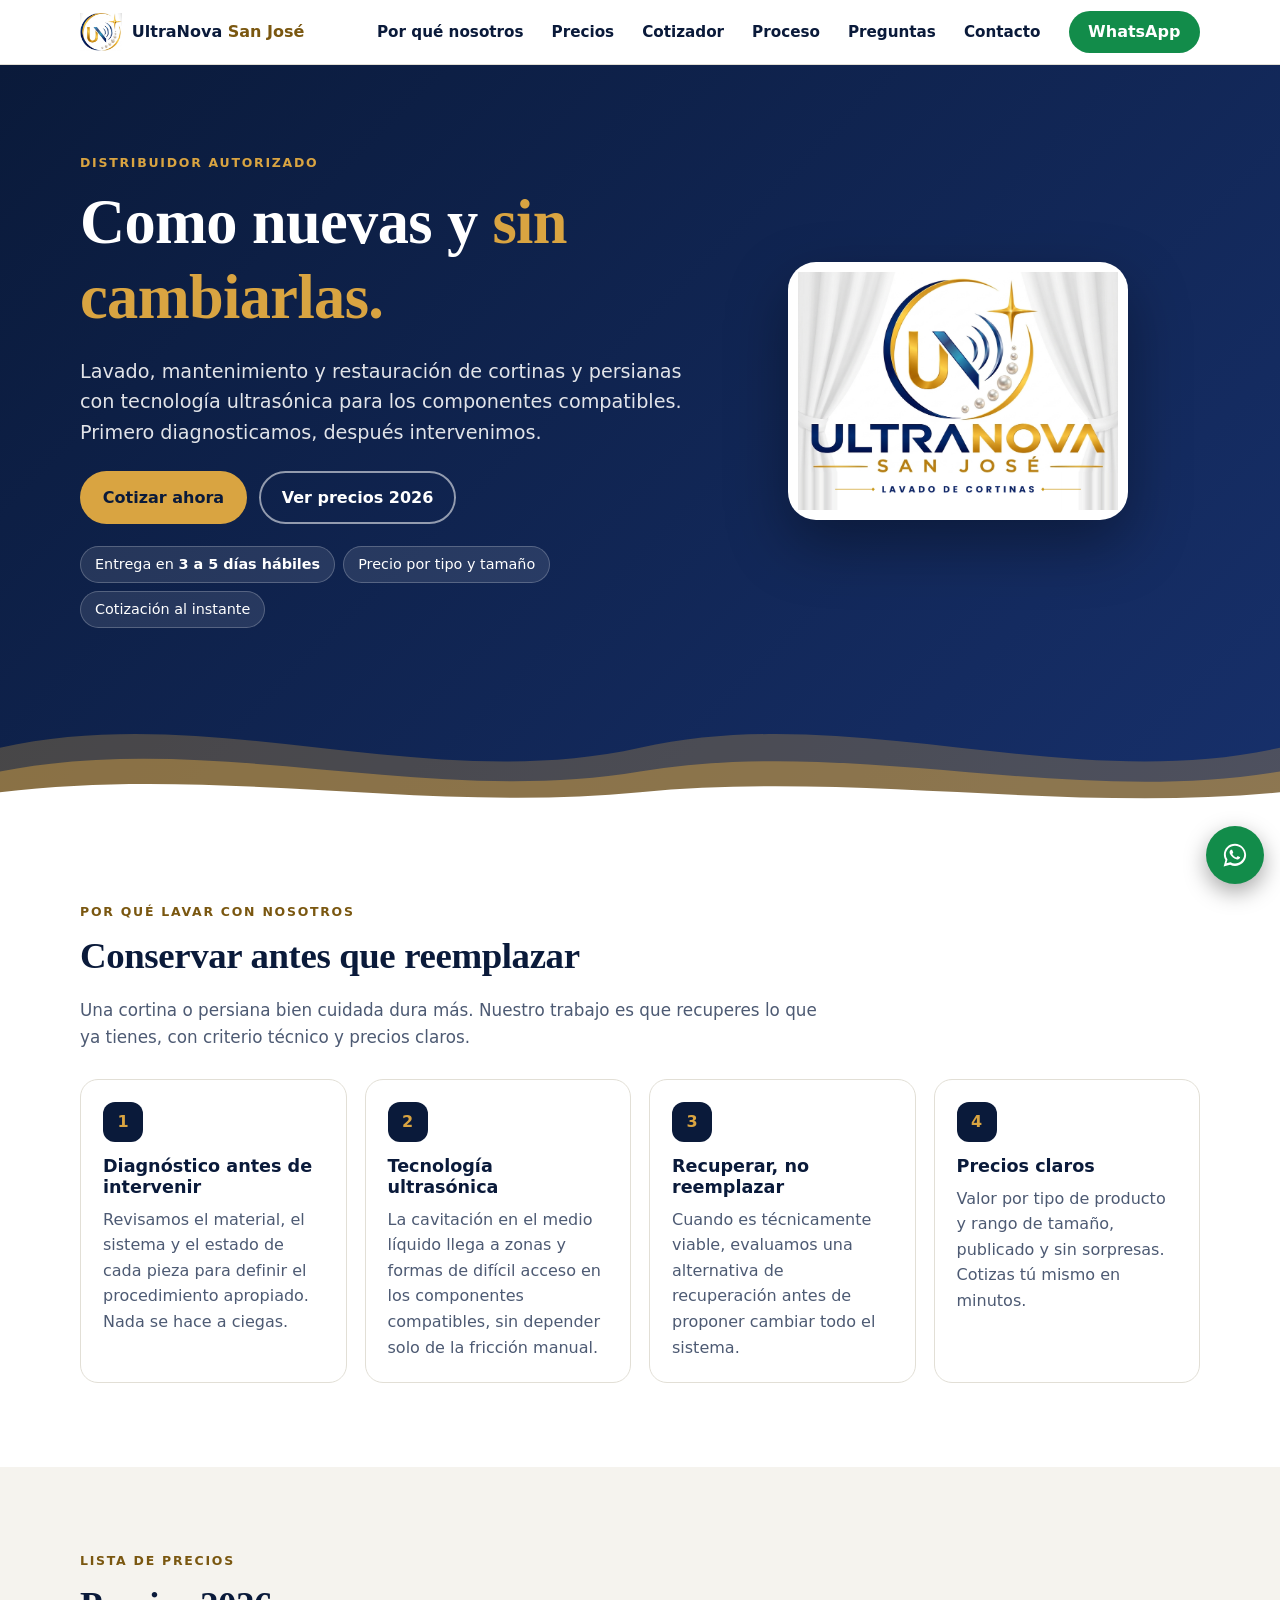
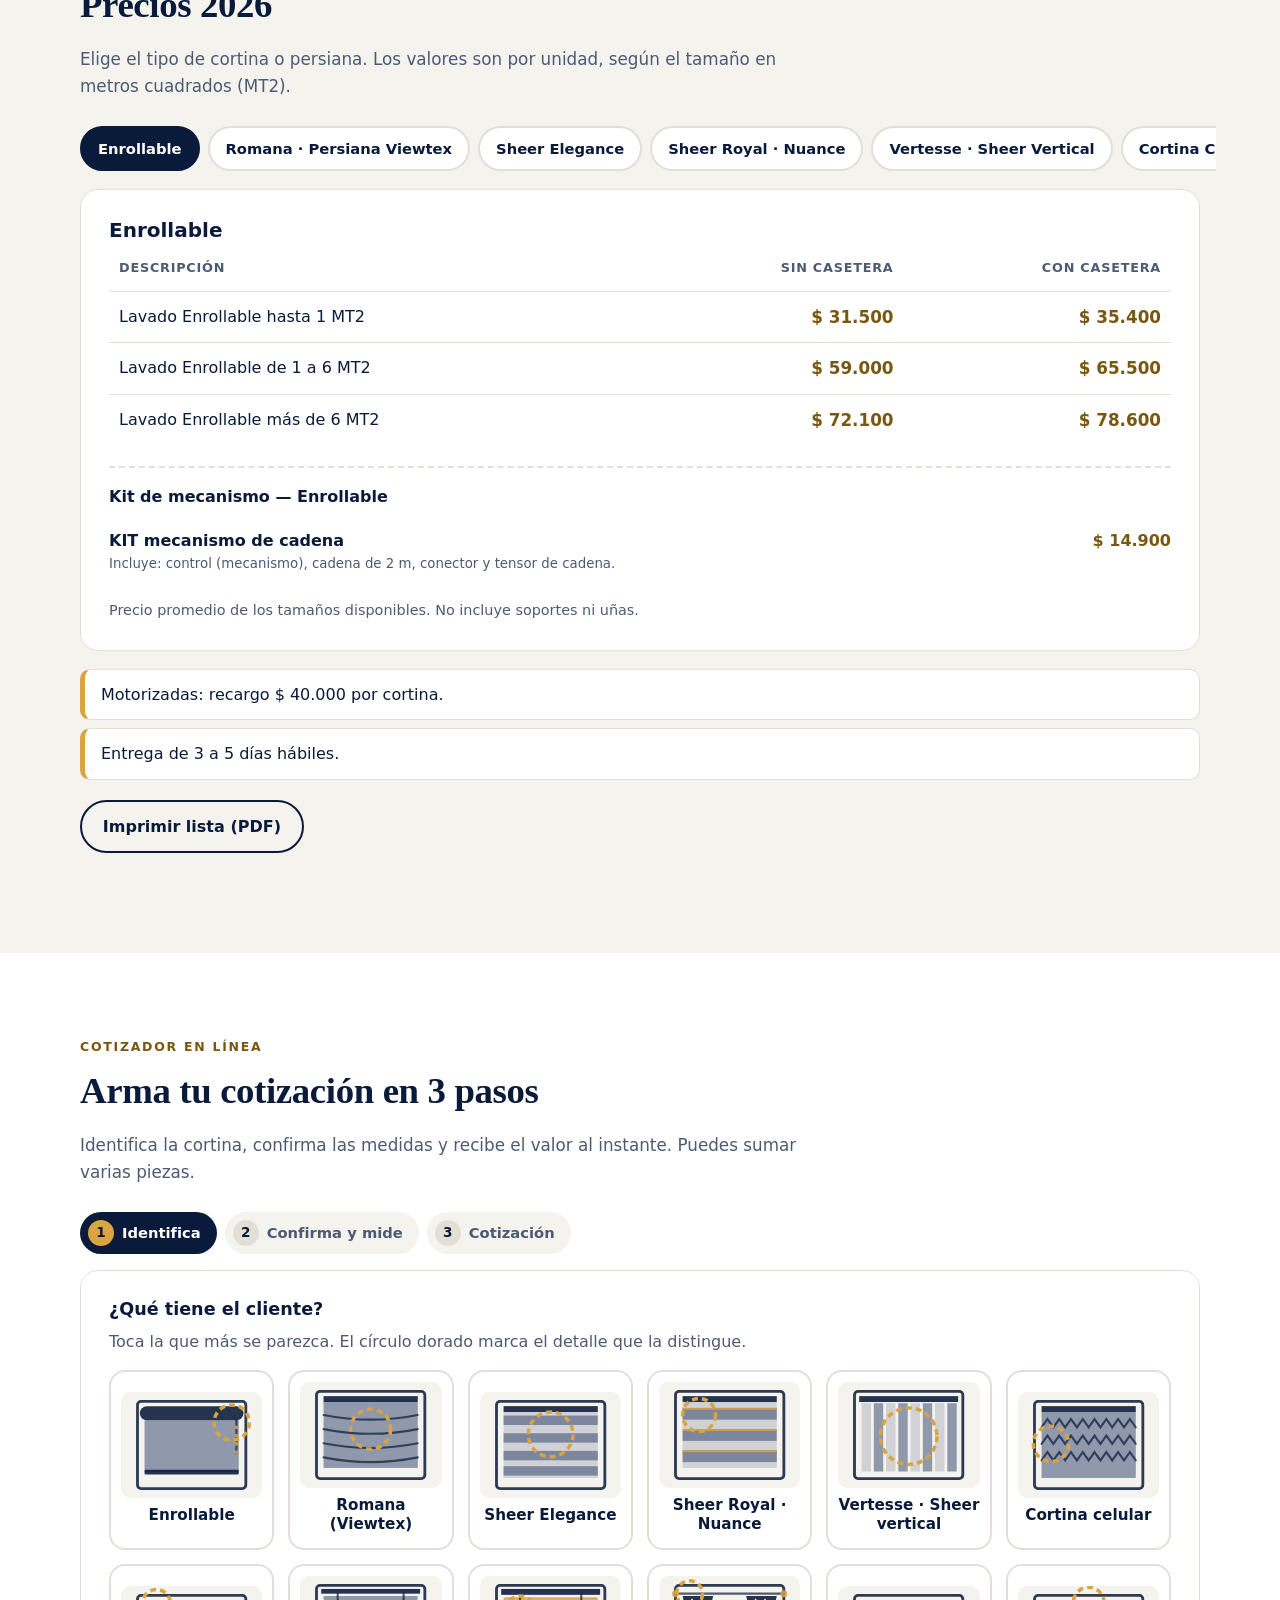
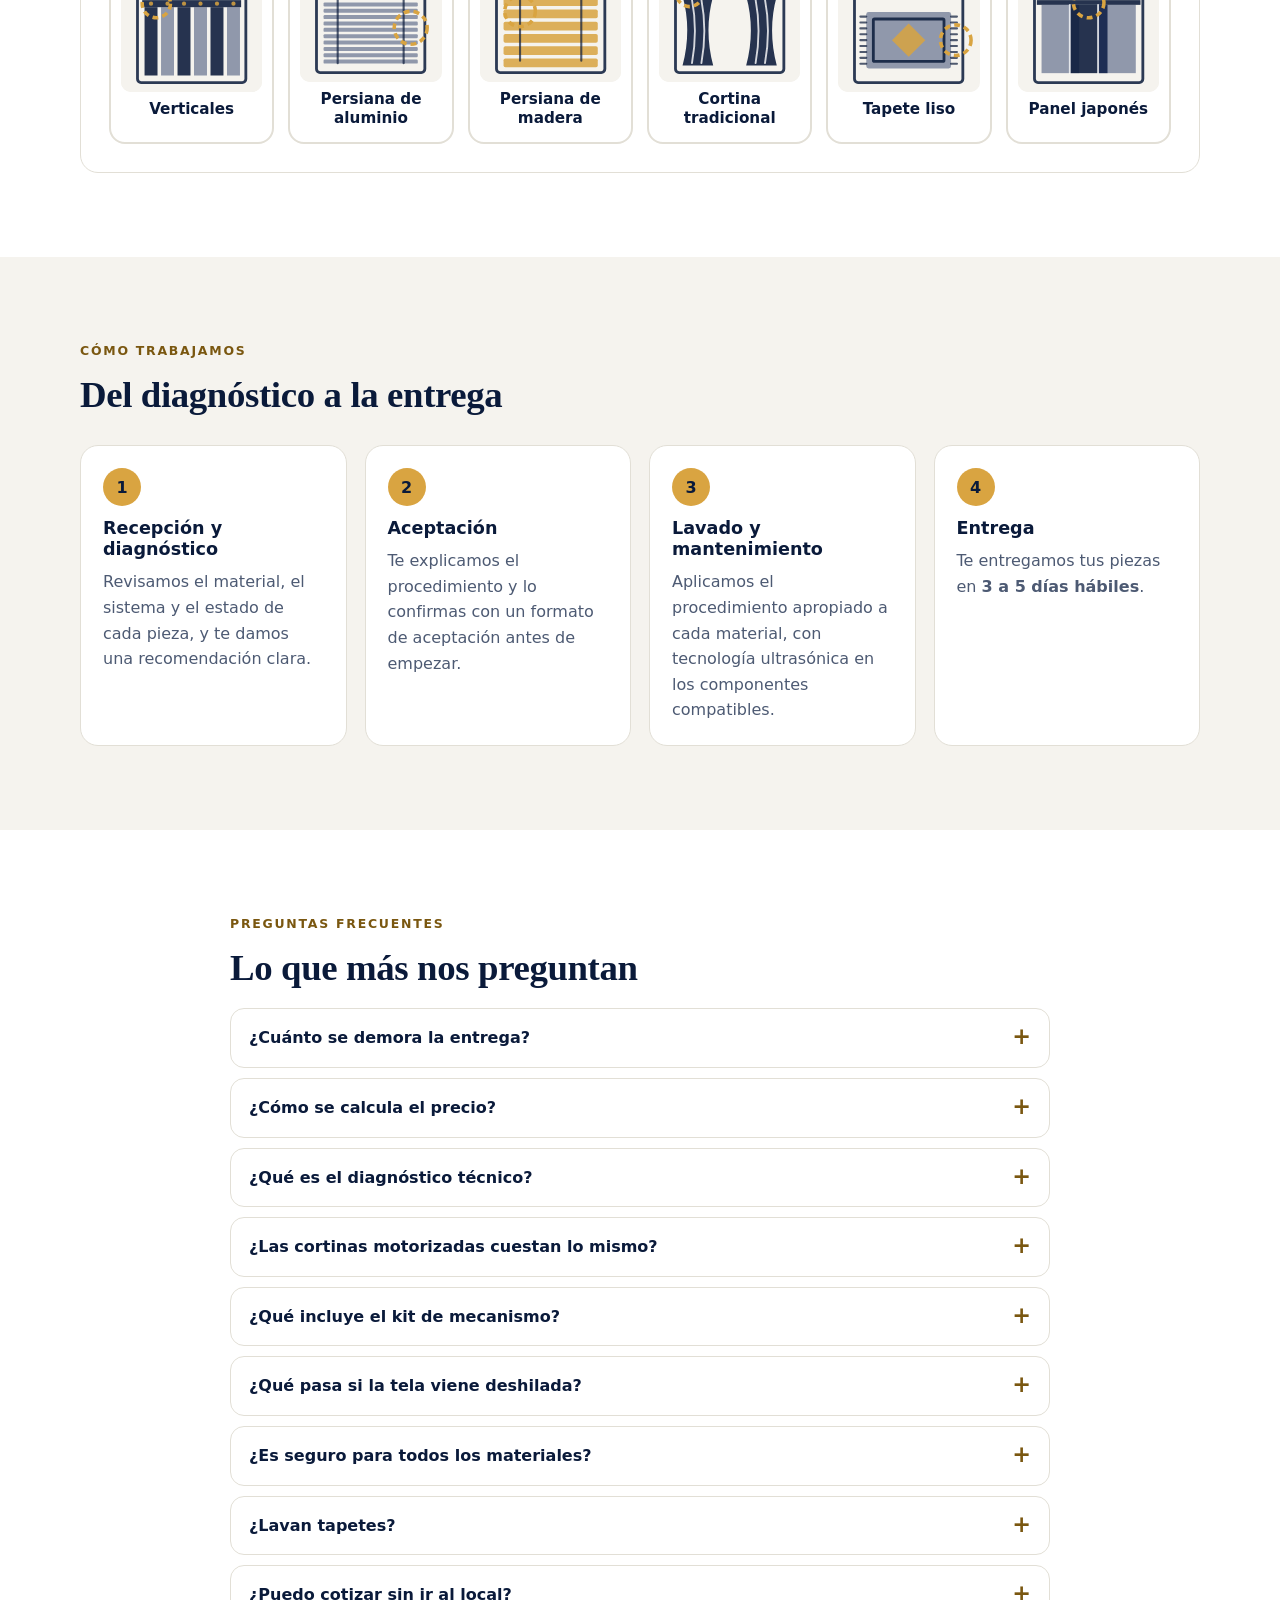
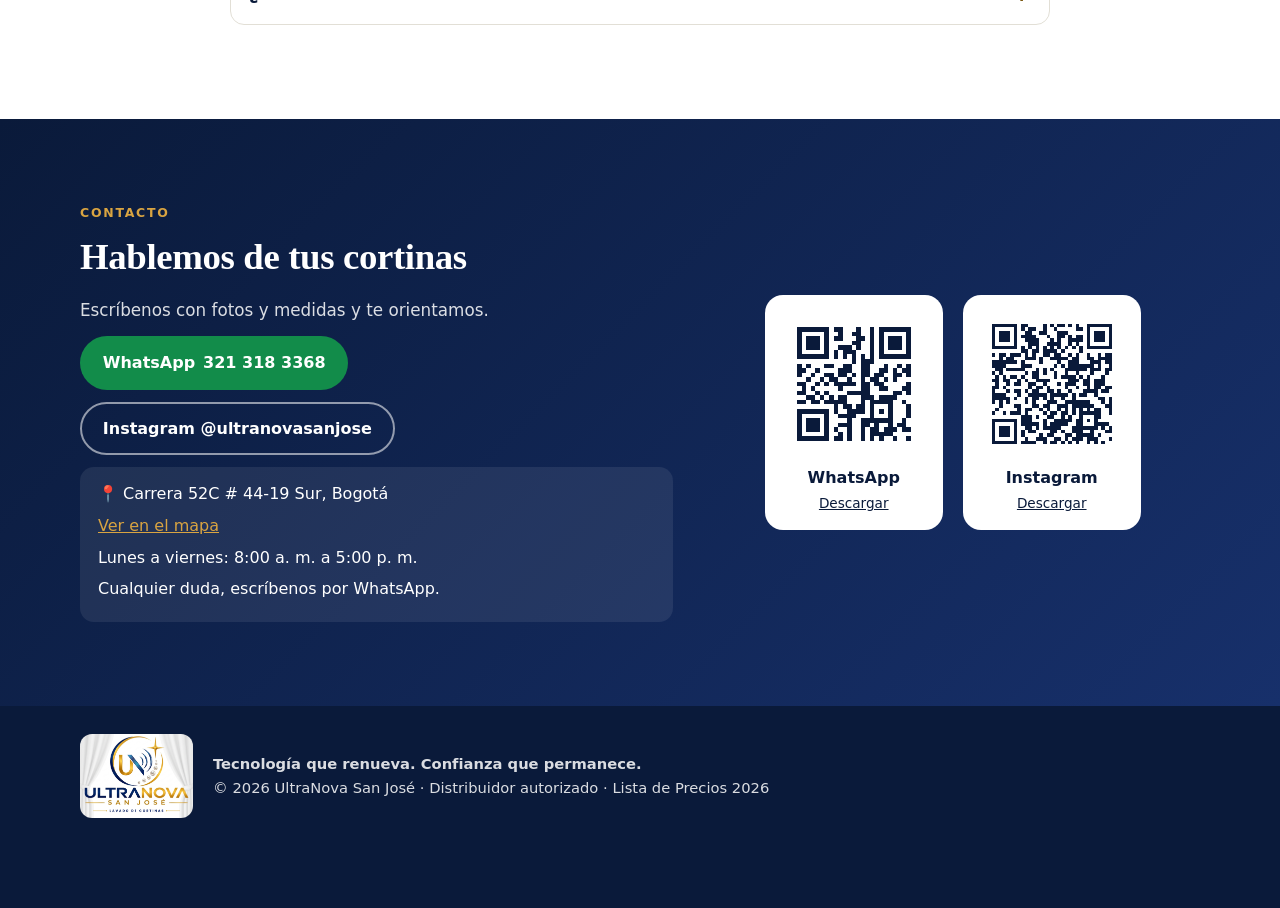
==== commit dae6950c: "Add files via upload" ====
--- a/index.html
+++ b/index.html
@@ -60,7 +60,7 @@
 <header class="top" id="top">
   <div class="wrap top-in">
     <a class="marca" href="#inicio" aria-label="UltraNova San José, inicio">
-      <img src="logo-mark.png" alt="" width="44" height="38">
+      <img src="logo-mark.png" alt="" width="42" height="38">
       <span>UltraNova <b>San José</b></span>
     </a>
     <button class="menu-btn" id="menuBtn" type="button" aria-expanded="false" aria-controls="nav">Menú</button>
@@ -101,7 +101,7 @@
         </ul>
       </div>
       <div class="hero-logo">
-        <div class="logo-card"><img src="logo.png" alt="Logo UltraNova San José" width="320" height="212"></div>
+        <div class="logo-card"><img src="logo.png" alt="Logo UltraNova San José" width="320" height="238"></div>
       </div>
     </div>
   </section>
@@ -274,7 +274,7 @@
 
 <footer class="foot">
   <div class="wrap foot-in">
-    <img src="logo-blanco.png" alt="UltraNova San José" width="106" height="70">
+    <img src="logo.png" alt="UltraNova San José" width="113" height="84">
     <p><strong>Tecnología que renueva. Confianza que permanece.</strong><br>© <span id="anio">2026</span> UltraNova San José · Distribuidor autorizado · <span id="verLista">Lista de Precios 2026</span></p>
   </div>
 </footer>
--- a/style.css
+++ b/style.css
@@ -136,9 +136,9 @@
 .chips { list-style: none; padding: 0; margin: 0; display: flex; flex-wrap: wrap; gap: 8px; }
 .chips li { background: rgba(255,255,255,.1); border: 1px solid rgba(255,255,255,.22); padding: 6px 14px; border-radius: 999px; font-size: .9rem; }
 .hero-logo { display: flex; justify-content: center; }
-.logo-card { background: #fff; border-radius: 28px; padding: 22px 26px; box-shadow: 0 24px 60px rgba(0,0,0,.35); width: min(340px, 80%); }
+.logo-card { background: #fff; border-radius: 28px; padding: 10px; box-shadow: 0 24px 60px rgba(0,0,0,.35); width: min(340px, 80%); }
 .logo-card img { width: 100%; height: auto; }
-@media (max-width: 760px) { .hero-in { grid-template-columns: 1fr; } .hero-logo { order: -1; } .logo-card { width: 190px; padding: 14px 16px; border-radius: 20px; } }
+@media (max-width: 760px) { .hero-in { grid-template-columns: 1fr; } .hero-logo { order: -1; } .logo-card { width: 230px; padding: 8px; border-radius: 20px; } }
 
 /* ---------- SECCIONES ---------- */
 .sec { padding: clamp(44px, 7vw, 84px) 0; background: var(--bg); }
@@ -295,7 +295,7 @@
 /* ---------- PIE Y FLOTANTE ---------- */
 .foot { background: var(--hero-1); color: rgba(255,255,255,.85); padding: 28px 0 90px; }
 .foot-in { display: flex; gap: 20px; align-items: center; flex-wrap: wrap; }
-.foot-in img { height: 70px; width: auto; }
+.foot-in img { height: 84px; width: auto; background: #fff; border-radius: 12px; }
 .foot-in p { margin: 0; font-size: .92rem; }
 .wa-flotante { position: fixed; right: 16px; bottom: 16px; z-index: 60; width: 58px; height: 58px; border-radius: 50%; background: var(--wa); color: #fff; display: grid; place-items: center; box-shadow: 0 8px 22px rgba(0,0,0,.35); transition: transform .15s; }
 .wa-flotante.oculto { opacity: 0; pointer-events: none; transform: scale(.8); }
